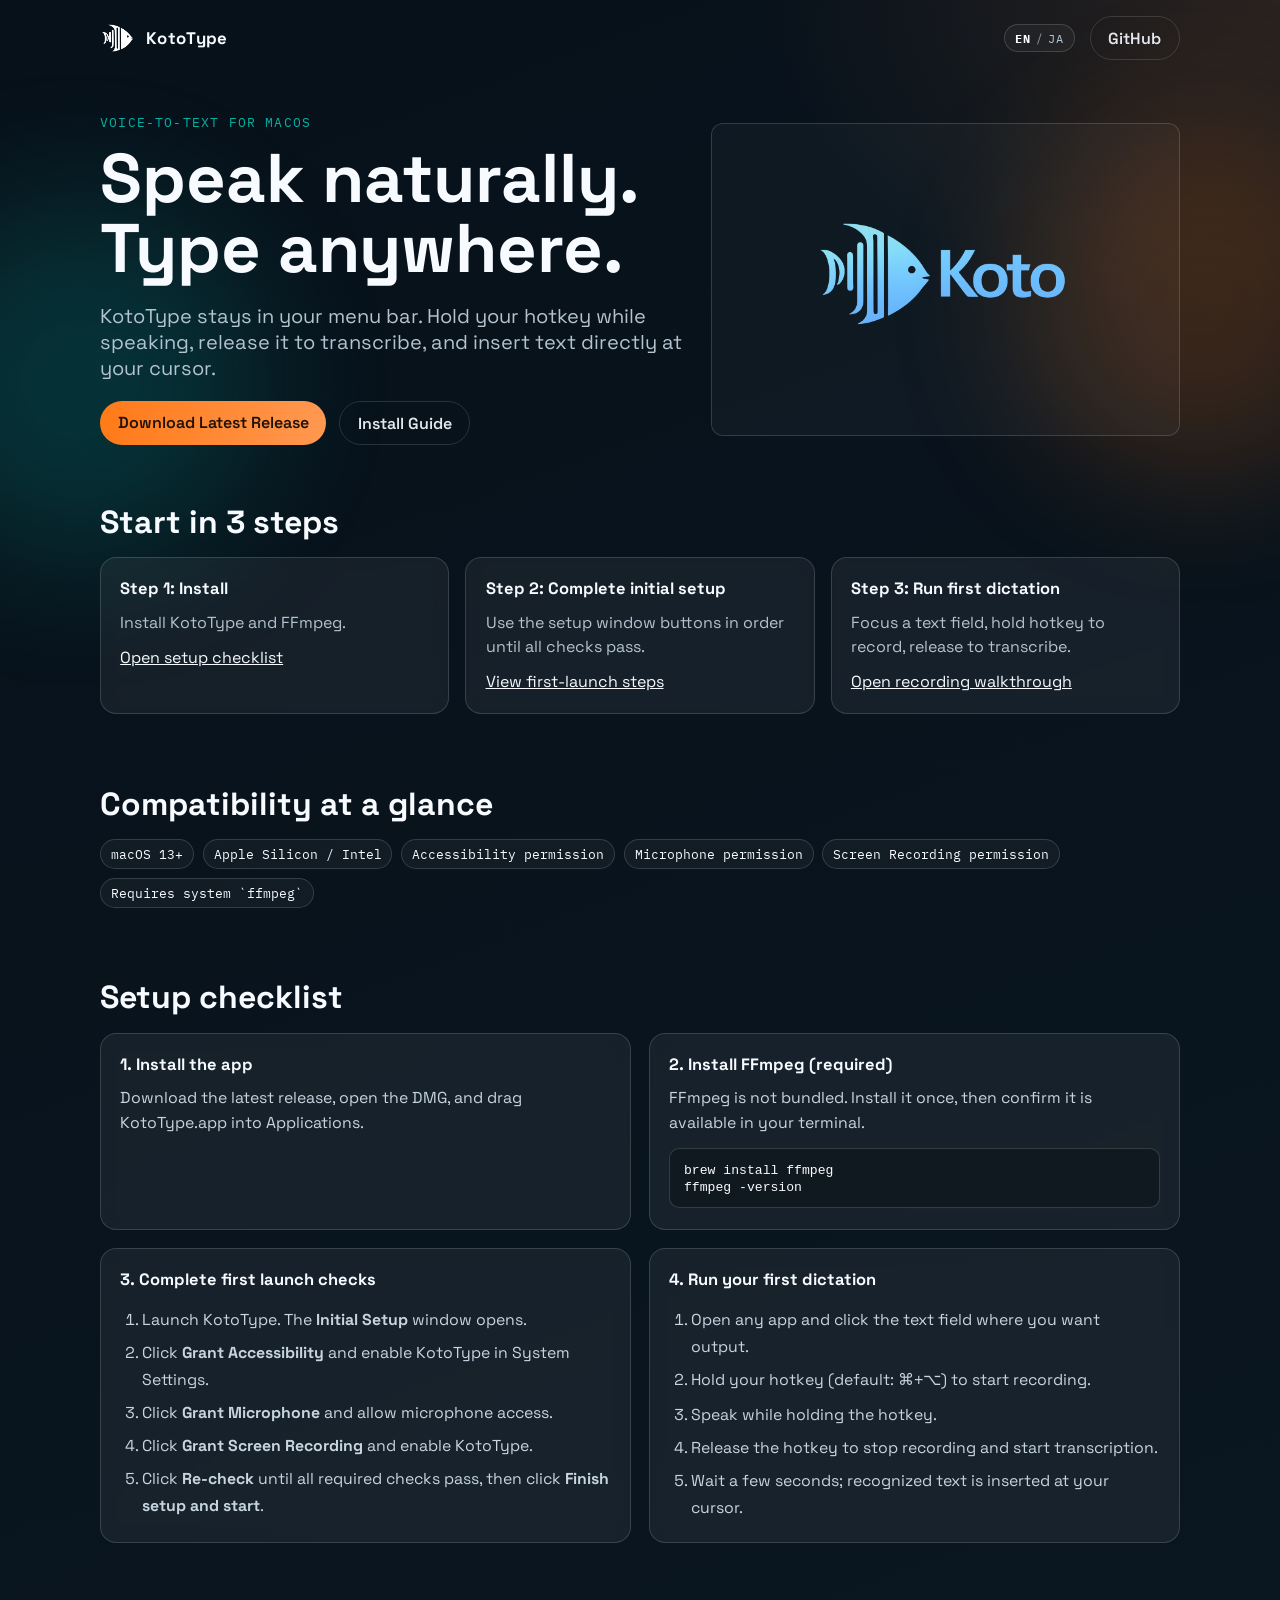
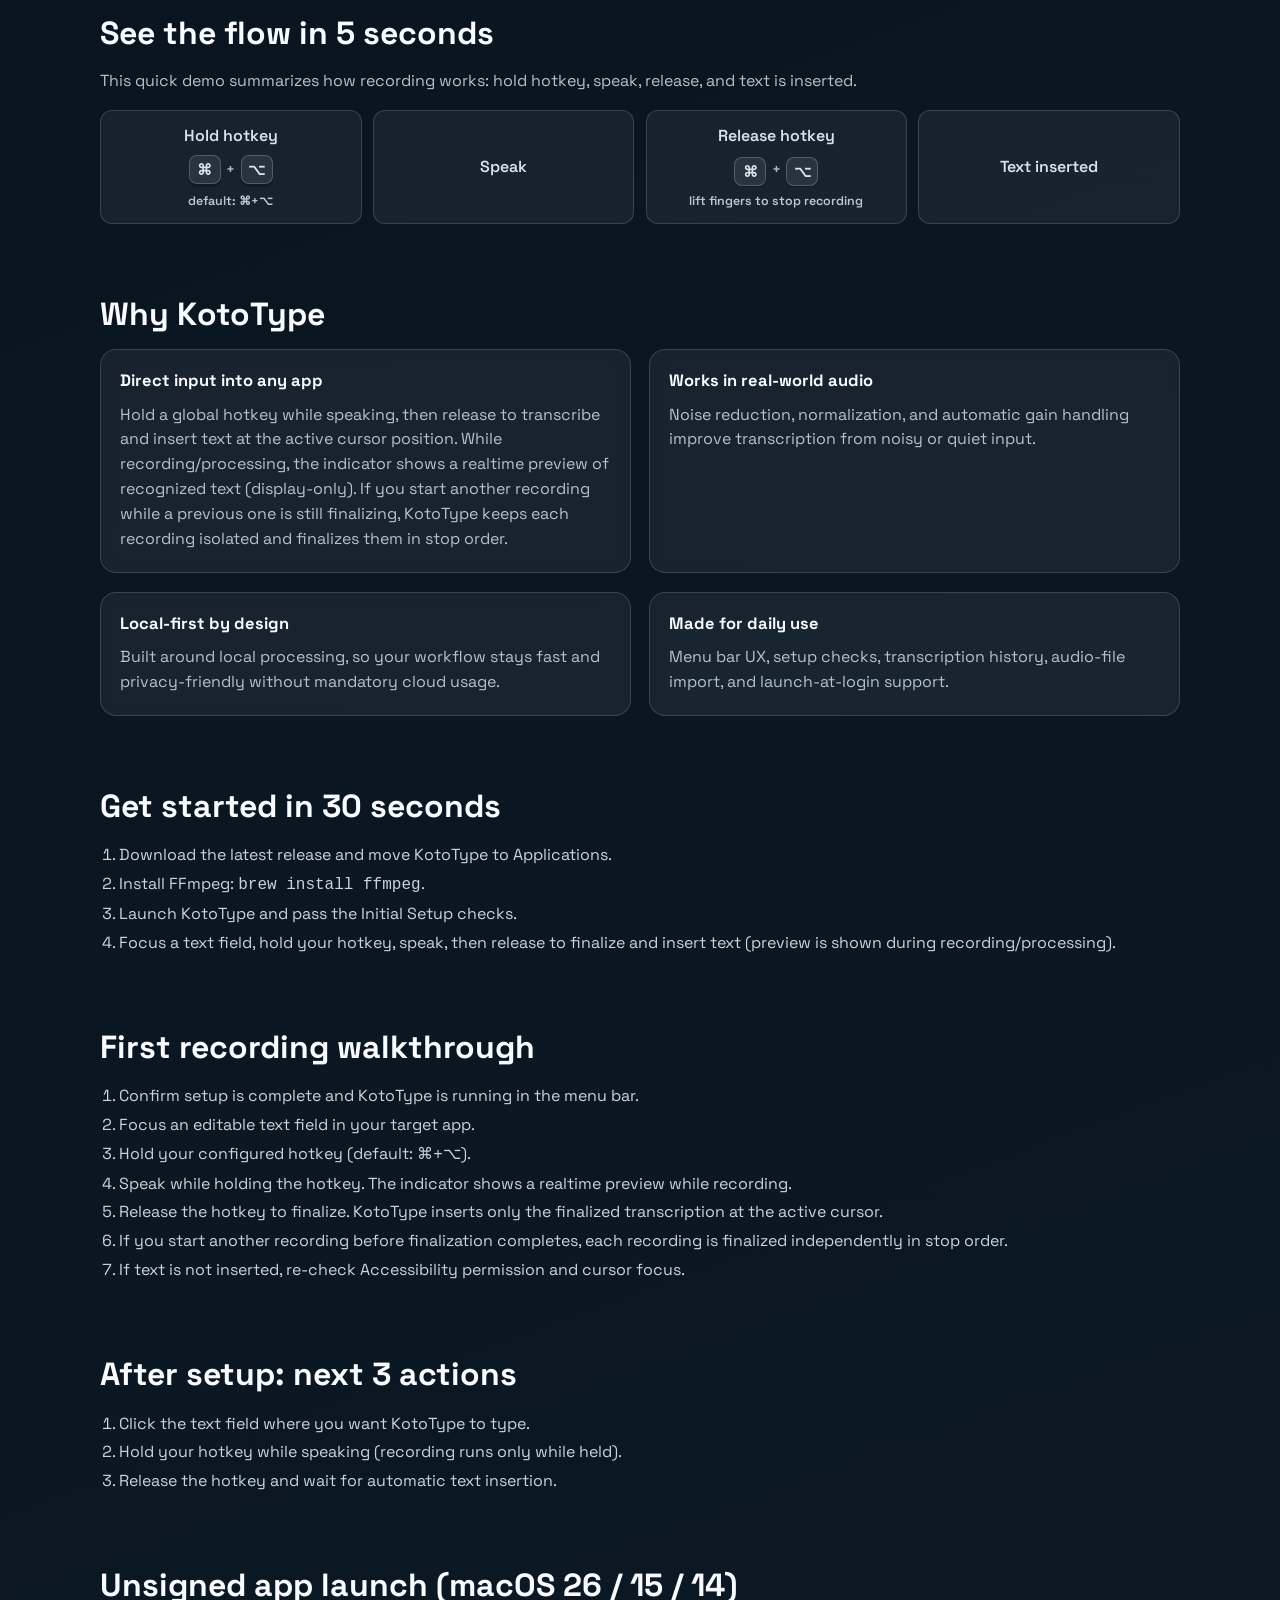
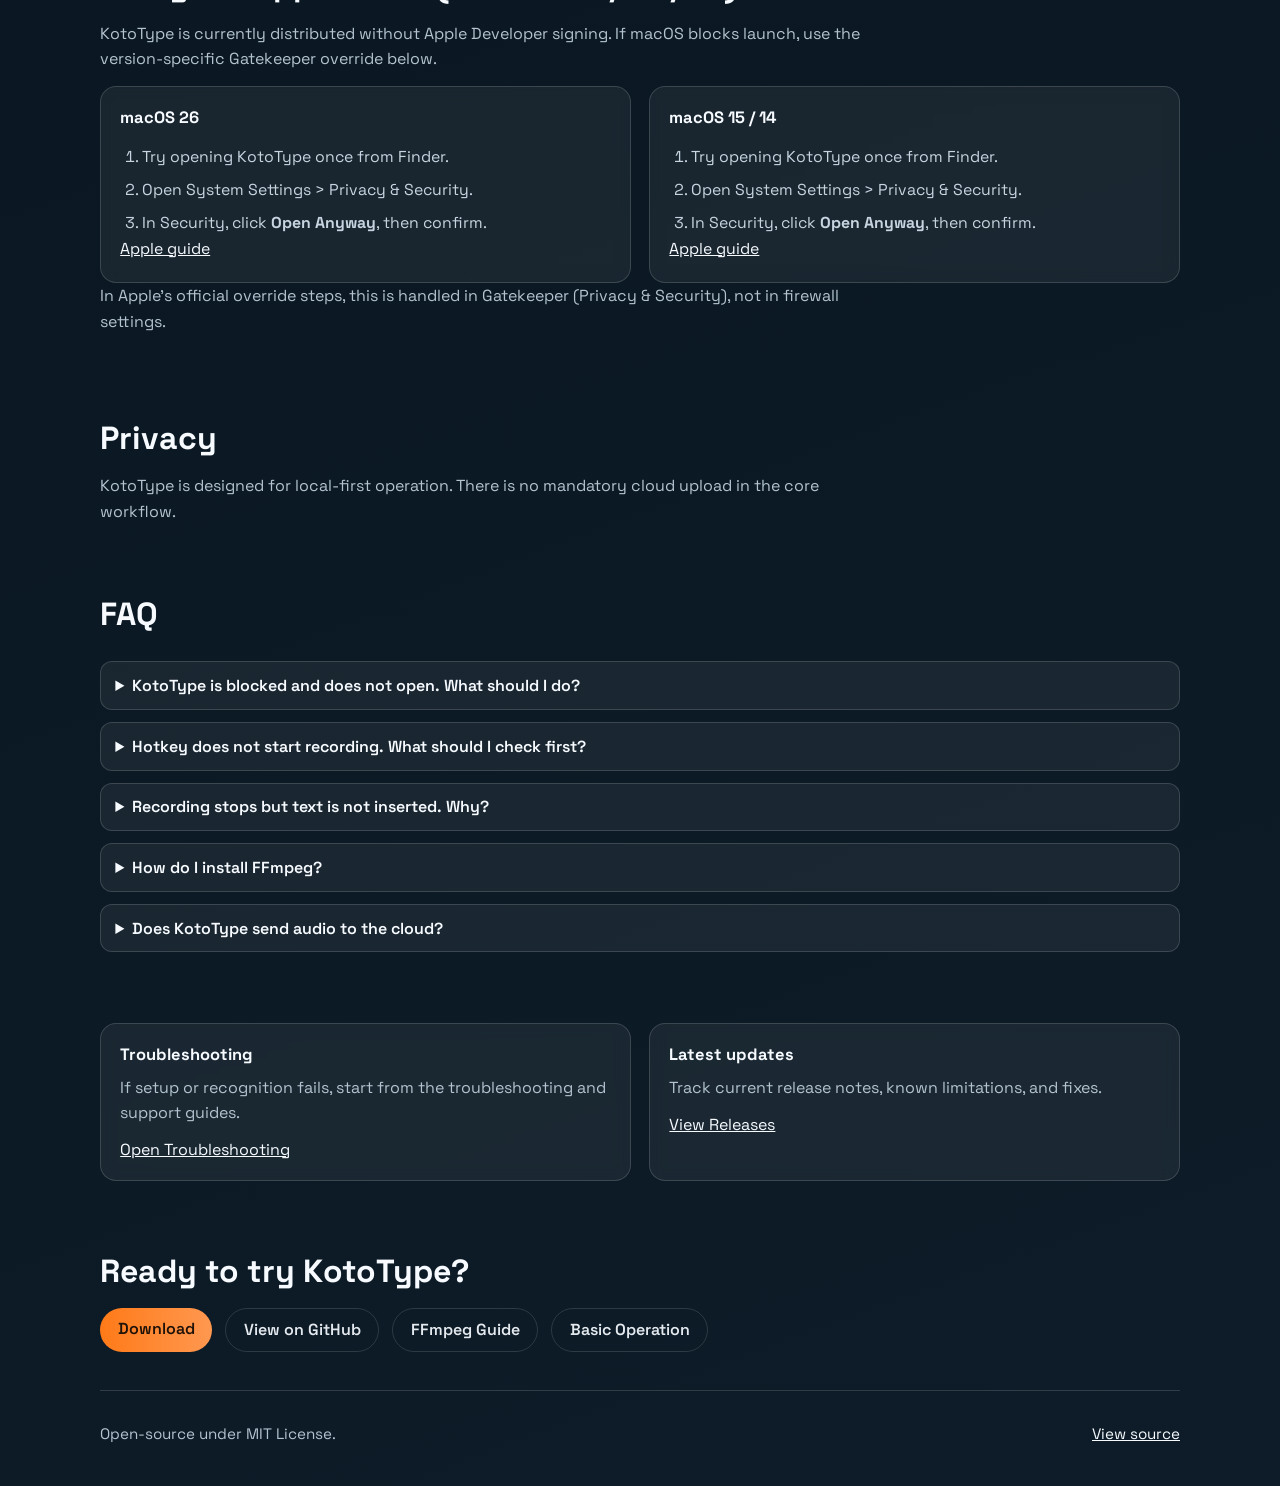
==== docs/en/index.html @ 9c20e9ce "docs: describe queued finalization for overlapping recordings" ====
<!doctype html>
<html lang="en">
  <head>
    <meta charset="UTF-8" />
    <meta name="viewport" content="width=device-width, initial-scale=1.0" />
    <title>KotoType | Voice-to-Text for macOS</title>
    <meta
      name="description"
      content="KotoType is a local-first voice-to-text app for macOS. Hold your hotkey to record, release to transcribe, and insert text at your cursor."
    />
    <meta name="robots" content="index,follow,max-image-preview:large" />
    <meta
      name="google-site-verification"
      content="pGpaqomDQhOY9S0FpVai7gdUDKDtDe-g0eMbrpNUkTs"
    />
    <meta name="theme-color" content="#0b1020" />
    <link rel="canonical" href="https://ymuichiro.github.io/koto-type/" />
    <link
      rel="alternate"
      hreflang="en"
      href="https://ymuichiro.github.io/koto-type/"
    />
    <link
      rel="alternate"
      hreflang="ja"
      href="https://ymuichiro.github.io/koto-type/ja/index.html"
    />
    <link
      rel="alternate"
      hreflang="x-default"
      href="https://ymuichiro.github.io/koto-type/"
    />
    <meta property="og:type" content="website" />
    <meta property="og:site_name" content="KotoType" />
    <meta property="og:locale" content="en_US" />
    <meta property="og:locale:alternate" content="ja_JP" />
    <meta property="og:title" content="KotoType | Voice-to-Text for macOS" />
    <meta
      property="og:description"
      content="Speak naturally and insert text directly at your cursor. KotoType is a local-first voice-to-text app for macOS."
    />
    <meta property="og:url" content="https://ymuichiro.github.io/koto-type/" />
    <meta
      property="og:image"
      content="https://ymuichiro.github.io/koto-type/assets/og-image-1200x630.png"
    />
    <meta property="og:image:width" content="1200" />
    <meta property="og:image:height" content="630" />
    <meta
      property="og:image:alt"
      content="KotoType: Speak naturally. Type anywhere on macOS."
    />
    <meta name="twitter:card" content="summary_large_image" />
    <meta name="twitter:title" content="KotoType | Voice-to-Text for macOS" />
    <meta
      name="twitter:description"
      content="Speak naturally and insert text directly at your cursor with a local-first macOS dictation workflow."
    />
    <meta
      name="twitter:image"
      content="https://ymuichiro.github.io/koto-type/assets/og-image-1200x630.png"
    />
    <meta
      name="twitter:image:alt"
      content="KotoType: Speak naturally. Type anywhere on macOS."
    />
    <link rel="preconnect" href="https://fonts.googleapis.com" />
    <link rel="preconnect" href="https://fonts.gstatic.com" crossorigin />
    <link
      href="https://fonts.googleapis.com/css2?family=Space+Grotesk:wght@400;500;700&family=IBM+Plex+Mono:wght@400;600&display=swap"
      rel="stylesheet"
    />
    <link rel="icon" type="image/png" href="../assets/icon.png" />
    <link rel="apple-touch-icon" href="../assets/icon.png" />
    <link rel="stylesheet" href="../styles.css" />
    <script type="application/ld+json">
      {
        "@context": "https://schema.org",
        "@type": "SoftwareApplication",
        "name": "KotoType",
        "applicationCategory": "ProductivityApplication",
        "operatingSystem": "macOS",
        "offers": {
          "@type": "Offer",
          "price": "0",
          "priceCurrency": "USD"
        },
        "url": "https://ymuichiro.github.io/koto-type/",
        "description": "KotoType is a local-first voice-to-text app for macOS that inserts transcribed text directly at your cursor.",
        "image": "https://ymuichiro.github.io/koto-type/assets/og-image-1200x630.png"
      }
    </script>
  </head>
  <body>
    <div class="bg-glow bg-glow-left" aria-hidden="true"></div>
    <div class="bg-glow bg-glow-right" aria-hidden="true"></div>
    <header class="site-header">
      <img class="logo" src="../assets/icon-light.png" alt="KotoType icon" />
      <span class="brand">KotoType</span>
      <nav class="lang-switch" aria-label="Language switcher">
        <a class="lang-link active" href="../en/index.html" lang="en" aria-current="page">EN</a>
        <span class="lang-divider" aria-hidden="true">/</span>
        <a class="lang-link" href="../ja/index.html" lang="ja">JA</a>
      </nav>
      <a class="btn btn-ghost header-github" href="https://github.com/ymuichiro/koto-type" target="_blank" rel="noreferrer">GitHub</a>
    </header>

    <main>
      <section class="hero reveal">
        <div class="hero-main">
          <p class="eyebrow">Voice-to-Text for macOS</p>
          <h1>Speak naturally. Type anywhere.</h1>
          <p class="lead">
            KotoType stays in your menu bar. Hold your hotkey while speaking, release it to transcribe, and insert text directly at your cursor.
          </p>
          <div class="hero-actions">
            <a class="btn btn-primary" href="https://github.com/ymuichiro/koto-type/releases/latest" target="_blank" rel="noreferrer">Download Latest Release</a>
            <a class="btn btn-ghost" href="https://github.com/ymuichiro/koto-type#installation" target="_blank" rel="noreferrer">Install Guide</a>
          </div>
        </div>
        <img class="hero-banner" src="../assets/banner.png" alt="KotoType banner" />
      </section>

      <section class="quickstart reveal">
        <h2>Start in 3 steps</h2>
        <div class="quickstart-grid">
          <article class="card">
            <h3>Step 1: Install</h3>
            <p>Install KotoType and FFmpeg.</p>
            <a href="#setup-checklist">Open setup checklist</a>
          </article>
          <article class="card">
            <h3>Step 2: Complete initial setup</h3>
            <p>Use the setup window buttons in order until all checks pass.</p>
            <a href="#setup-checklist">View first-launch steps</a>
          </article>
          <article class="card">
            <h3>Step 3: Run first dictation</h3>
            <p>Focus a text field, hold hotkey to record, release to transcribe.</p>
            <a href="#first-recording">Open recording walkthrough</a>
          </article>
        </div>
      </section>

      <section class="compat reveal">
        <h2>Compatibility at a glance</h2>
        <div class="chip-row">
          <span class="chip">macOS 13+</span>
          <span class="chip">Apple Silicon / Intel</span>
          <span class="chip">Accessibility permission</span>
          <span class="chip">Microphone permission</span>
          <span class="chip">Screen Recording permission</span>
          <span class="chip">Requires system `ffmpeg`</span>
        </div>
      </section>

      <section class="setup reveal" id="setup-checklist">
        <h2>Setup checklist</h2>
        <div class="grid">
          <article class="card">
            <h3>1. Install the app</h3>
            <p>Download the latest release, open the DMG, and drag KotoType.app into Applications.</p>
          </article>
          <article class="card">
            <h3>2. Install FFmpeg (required)</h3>
            <p>FFmpeg is not bundled. Install it once, then confirm it is available in your terminal.</p>
            <pre class="command"><code>brew install ffmpeg
ffmpeg -version</code></pre>
          </article>
          <article class="card">
            <h3>3. Complete first launch checks</h3>
            <ol>
              <li>Launch KotoType. The <strong>Initial Setup</strong> window opens.</li>
              <li>Click <strong>Grant Accessibility</strong> and enable KotoType in System Settings.</li>
              <li>Click <strong>Grant Microphone</strong> and allow microphone access.</li>
              <li>Click <strong>Grant Screen Recording</strong> and enable KotoType.</li>
              <li>Click <strong>Re-check</strong> until all required checks pass, then click <strong>Finish setup and start</strong>.</li>
            </ol>
          </article>
          <article class="card">
            <h3>4. Run your first dictation</h3>
            <ol>
              <li>Open any app and click the text field where you want output.</li>
              <li>Hold your hotkey (default: <code>⌘+⌥</code>) to start recording.</li>
              <li>Speak while holding the hotkey.</li>
              <li>Release the hotkey to stop recording and start transcription.</li>
              <li>Wait a few seconds; recognized text is inserted at your cursor.</li>
            </ol>
          </article>
        </div>
      </section>

      <section class="demo reveal">
        <h2>See the flow in 5 seconds</h2>
        <p class="section-copy">
          This quick demo summarizes how recording works: hold hotkey, speak, release, and text is inserted.
        </p>
        <div class="demo-strip" aria-label="Quick visual walkthrough">
          <div class="demo-step demo-step-hold">
            <span class="demo-step-label">Hold hotkey</span>
            <span class="hotkey-visual" aria-hidden="true">
              <span class="keycap">⌘</span>
              <span class="key-plus">+</span>
              <span class="keycap">⌥</span>
            </span>
            <span class="demo-step-sub">default: ⌘+⌥</span>
          </div>
          <div class="demo-step">Speak</div>
          <div class="demo-step demo-step-release">
            <span class="demo-step-label">Release hotkey</span>
            <span class="hotkey-visual" aria-hidden="true">
              <span class="keycap">⌘</span>
              <span class="key-plus">+</span>
              <span class="keycap">⌥</span>
            </span>
            <span class="demo-step-sub">lift fingers to stop recording</span>
          </div>
          <div class="demo-step">Text inserted</div>
        </div>
      </section>

      <section class="strengths">
        <h2 class="reveal">Why KotoType</h2>
        <div class="grid">
          <article class="card reveal">
            <h3>Direct input into any app</h3>
            <p>
              Hold a global hotkey while speaking, then release to transcribe and insert text at the active cursor position.
              While recording/processing, the indicator shows a realtime preview of recognized text (display-only).
              If you start another recording while a previous one is still finalizing, KotoType keeps each recording isolated and finalizes them in stop order.
            </p>
          </article>
          <article class="card reveal">
            <h3>Works in real-world audio</h3>
            <p>
              Noise reduction, normalization, and automatic gain handling improve transcription from noisy or quiet input.
            </p>
          </article>
          <article class="card reveal">
            <h3>Local-first by design</h3>
            <p>
              Built around local processing, so your workflow stays fast and privacy-friendly without mandatory cloud usage.
            </p>
          </article>
          <article class="card reveal">
            <h3>Made for daily use</h3>
            <p>
              Menu bar UX, setup checks, transcription history, audio-file import, and launch-at-login support.
            </p>
          </article>
        </div>
      </section>

      <section class="flow reveal">
        <h2>Get started in 30 seconds</h2>
        <ol>
          <li>Download the latest release and move KotoType to Applications.</li>
          <li>Install FFmpeg: <code>brew install ffmpeg</code>.</li>
          <li>Launch KotoType and pass the Initial Setup checks.</li>
          <li>Focus a text field, hold your hotkey, speak, then release to finalize and insert text (preview is shown during recording/processing).</li>
        </ol>
      </section>

      <section class="flow reveal" id="first-recording">
        <h2>First recording walkthrough</h2>
        <ol>
          <li>Confirm setup is complete and KotoType is running in the menu bar.</li>
          <li>Focus an editable text field in your target app.</li>
          <li>Hold your configured hotkey (default: <code>⌘+⌥</code>).</li>
          <li>Speak while holding the hotkey. The indicator shows a realtime preview while recording.</li>
          <li>Release the hotkey to finalize. KotoType inserts only the finalized transcription at the active cursor.</li>
          <li>If you start another recording before finalization completes, each recording is finalized independently in stop order.</li>
          <li>If text is not inserted, re-check Accessibility permission and cursor focus.</li>
        </ol>
      </section>

      <section class="flow reveal">
        <h2>After setup: next 3 actions</h2>
        <ol>
          <li>Click the text field where you want KotoType to type.</li>
          <li>Hold your hotkey while speaking (recording runs only while held).</li>
          <li>Release the hotkey and wait for automatic text insertion.</li>
        </ol>
      </section>

      <section class="setup reveal">
        <h2>Unsigned app launch (macOS 26 / 15 / 14)</h2>
        <p class="section-copy">
          KotoType is currently distributed without Apple Developer signing. If macOS blocks launch, use the version-specific Gatekeeper override below.
        </p>
        <div class="grid">
          <article class="card">
            <h3>macOS 26</h3>
            <ol>
              <li>Try opening KotoType once from Finder.</li>
              <li>Open System Settings &gt; Privacy &amp; Security.</li>
              <li>In Security, click <strong>Open Anyway</strong>, then confirm.</li>
            </ol>
            <p><a href="https://support.apple.com/guide/mac-help/open-a-mac-app-from-an-unknown-developer-mh40616/mac" target="_blank" rel="noreferrer">Apple guide</a></p>
          </article>
          <article class="card">
            <h3>macOS 15 / 14</h3>
            <ol>
              <li>Try opening KotoType once from Finder.</li>
              <li>Open System Settings &gt; Privacy &amp; Security.</li>
              <li>In Security, click <strong>Open Anyway</strong>, then confirm.</li>
            </ol>
            <p><a href="https://support.apple.com/guide/mac-help/open-a-mac-app-from-an-unknown-developer-mh40616/mac" target="_blank" rel="noreferrer">Apple guide</a></p>
          </article>
        </div>
        <p class="section-copy">In Apple’s official override steps, this is handled in Gatekeeper (Privacy &amp; Security), not in firewall settings.</p>
      </section>

      <section class="privacy reveal">
        <h2>Privacy</h2>
        <p class="section-copy">
          KotoType is designed for local-first operation. There is no mandatory cloud upload in the core workflow.
        </p>
      </section>

      <section class="faq reveal">
        <h2>FAQ</h2>
        <details>
          <summary>KotoType is blocked and does not open. What should I do?</summary>
          <p>Open System Settings &gt; Privacy &amp; Security and click <code>Open Anyway</code> for KotoType, then reopen the app.</p>
        </details>
        <details>
          <summary>Hotkey does not start recording. What should I check first?</summary>
          <p>Re-check Accessibility permission and confirm KotoType is enabled in System Settings &gt; Privacy &amp; Security &gt; Accessibility.</p>
        </details>
        <details>
          <summary>Recording stops but text is not inserted. Why?</summary>
          <p>Make sure the target app has an active editable cursor and re-check Accessibility permission from the setup window.</p>
        </details>
        <details>
          <summary>How do I install FFmpeg?</summary>
          <p>Run <code>brew install ffmpeg</code> in Terminal, then verify with <code>ffmpeg -version</code>.</p>
        </details>
        <details>
          <summary>Does KotoType send audio to the cloud?</summary>
          <p>Core usage is local-first and does not require mandatory cloud upload.</p>
        </details>
      </section>

      <section class="support-grid reveal">
        <article class="card">
          <h3>Troubleshooting</h3>
          <p>If setup or recognition fails, start from the troubleshooting and support guides.</p>
          <a href="https://github.com/ymuichiro/koto-type#troubleshooting" target="_blank" rel="noreferrer">Open Troubleshooting</a>
        </article>
        <article class="card">
          <h3>Latest updates</h3>
          <p>Track current release notes, known limitations, and fixes.</p>
          <a href="https://github.com/ymuichiro/koto-type/releases" target="_blank" rel="noreferrer">View Releases</a>
        </article>
      </section>

      <section class="cta-block reveal">
        <h2>Ready to try KotoType?</h2>
        <div class="hero-actions">
          <a class="btn btn-primary" href="https://github.com/ymuichiro/koto-type/releases/latest" target="_blank" rel="noreferrer">Download</a>
          <a class="btn btn-ghost btn-inline" href="https://github.com/ymuichiro/koto-type" target="_blank" rel="noreferrer">View on GitHub</a>
          <a class="btn btn-ghost btn-inline" href="https://github.com/ymuichiro/koto-type#install-ffmpeg-required" target="_blank" rel="noreferrer">FFmpeg Guide</a>
          <a class="btn btn-ghost btn-inline" href="https://github.com/ymuichiro/koto-type#basic-operation" target="_blank" rel="noreferrer">Basic Operation</a>
        </div>
      </section>
    </main>

    <footer class="site-footer reveal">
      <p>Open-source under MIT License.</p>
      <a href="https://github.com/ymuichiro/koto-type" target="_blank" rel="noreferrer">View source</a>
    </footer>

    <script src="../script.js"></script>
  </body>
</html>
---- docs/styles.css ----
:root {
  --bg: #07111a;
  --bg-soft: #0d1c28;
  --text: #f7fbff;
  --muted: #b3c3cf;
  --brand: #ff7a18;
  --brand-2: #00b3a4;
  --card: rgba(255, 255, 255, 0.06);
  --card-border: rgba(255, 255, 255, 0.15);
}

* {
  box-sizing: border-box;
}

html,
body {
  margin: 0;
  padding: 0;
}

body {
  font-family: "Space Grotesk", "Avenir Next", "Segoe UI", sans-serif;
  color: var(--text);
  background:
    radial-gradient(900px 600px at 15% -15%, #153447 0%, rgba(21, 52, 71, 0) 60%),
    radial-gradient(800px 500px at 100% 0%, #2b2320 0%, rgba(43, 35, 32, 0) 65%),
    linear-gradient(160deg, var(--bg) 0%, var(--bg-soft) 100%);
  min-height: 100vh;
}

.bg-glow {
  position: fixed;
  width: 360px;
  height: 360px;
  border-radius: 50%;
  filter: blur(70px);
  opacity: 0.2;
  pointer-events: none;
  z-index: -1;
}

.bg-glow-left {
  background: var(--brand-2);
  left: -100px;
  top: 200px;
}

.bg-glow-right {
  background: var(--brand);
  right: -100px;
  top: 120px;
}

.site-header,
main,
.site-footer {
  width: min(1080px, calc(100% - 2.8rem));
  margin: 0 auto;
}

.site-header {
  display: flex;
  align-items: center;
  gap: 0.75rem;
  padding: 1rem 0;
}

.logo {
  width: 34px;
  height: 34px;
}

.brand {
  font-size: 1.05rem;
  font-weight: 700;
  letter-spacing: 0.02em;
}

.btn {
  display: inline-block;
  text-decoration: none;
  font-weight: 600;
  border-radius: 999px;
  padding: 0.66rem 1.1rem;
  transition: transform 160ms ease, opacity 160ms ease, border-color 160ms ease;
}

.btn:hover {
  transform: translateY(-1px);
}

.btn-primary {
  background: linear-gradient(90deg, var(--brand) 0%, #ff9850 100%);
  color: #1f1208;
}

.btn-ghost {
  border: 1px solid var(--card-border);
  color: var(--text);
  opacity: 0.92;
}

.lang-switch {
  margin-left: auto;
  display: inline-flex;
  align-items: center;
  gap: 0.4rem;
  padding: 0.3rem 0.62rem;
  border-radius: 999px;
  border: 1px solid var(--card-border);
  background: rgba(255, 255, 255, 0.04);
}

.lang-link {
  text-decoration: none;
  font-family: "IBM Plex Mono", "SF Mono", Menlo, monospace;
  text-transform: uppercase;
  letter-spacing: 0.06em;
  color: var(--muted);
  font-size: 0.78rem;
  line-height: 1;
}

.lang-link:hover {
  color: var(--text);
}

.lang-link.active {
  color: var(--text);
  font-weight: 700;
}

.lang-divider {
  color: #7f95a4;
  font-size: 0.76rem;
}

.site-header .header-github {
  margin-left: 0.2rem;
}

.hero {
  display: grid;
  grid-template-columns: minmax(0, 1.2fr) minmax(280px, 0.95fr);
  grid-template-areas: "main banner";
  gap: 1.15rem 1.2rem;
  align-items: center;
  padding: 2.4rem 0 1.4rem;
}

.hero-main {
  grid-area: main;
}

.eyebrow {
  font-family: "IBM Plex Mono", "SF Mono", Menlo, monospace;
  text-transform: uppercase;
  letter-spacing: 0.09em;
  color: var(--brand-2);
  font-size: 0.82rem;
  margin: 0;
}

h1 {
  margin: 0.7rem 0;
  line-height: 1.02;
  font-size: clamp(2rem, 6.3vw, 4.3rem);
}

.lead {
  color: var(--muted);
  max-width: 720px;
  font-size: clamp(1rem, 2.2vw, 1.25rem);
}

.hero-actions {
  display: flex;
  flex-wrap: wrap;
  gap: 0.8rem;
  margin-top: 1.1rem;
}

.hero-banner {
  grid-area: banner;
  width: 100%;
  max-width: 520px;
  justify-self: end;
  margin-top: 0;
  border-radius: 12px;
  border: 1px solid var(--card-border);
  background: rgba(255, 255, 255, 0.03);
}

section {
  padding: 2.2rem 0;
}

h2 {
  font-size: clamp(1.4rem, 3.2vw, 2rem);
  line-height: 1.2;
  margin: 0 0 1rem;
}

.section-copy {
  margin: 0;
  color: var(--muted);
  line-height: 1.6;
  max-width: 760px;
}

.grid {
  display: grid;
  grid-template-columns: repeat(2, minmax(0, 1fr));
  gap: 1.15rem;
}

.quickstart-grid {
  display: grid;
  grid-template-columns: repeat(3, minmax(0, 1fr));
  gap: 1rem;
}

.quickstart .card a {
  display: inline-block;
  margin-top: 0.7rem;
  color: var(--text);
}

.card {
  background: var(--card);
  border: 1px solid var(--card-border);
  border-radius: 16px;
  padding: 1.25rem 1.2rem 1.3rem;
  backdrop-filter: blur(7px);
}

.card h3 {
  margin: 0 0 0.72rem;
  font-size: 1.03rem;
}

.card p {
  margin: 0;
  color: var(--muted);
  line-height: 1.55;
}

.card ol {
  margin: 0.7rem 0 0;
  padding-left: 1.2rem;
  color: var(--muted);
  line-height: 1.6;
}

.setup .card p,
.setup .card ol {
  color: #c7d5e0;
  font-size: 0.99rem;
}

.setup .card li + li {
  margin-top: 0.36rem;
}

.setup .card ol {
  margin-top: 0.95rem;
  padding-left: 1.35rem;
  line-height: 1.72;
}

.setup .section-copy {
  margin-bottom: 0.9rem;
}

.card a {
  color: var(--text);
}

.command {
  margin: 0.8rem 0 0;
  padding: 0.75rem 0.85rem;
  border-radius: 10px;
  border: 1px solid var(--card-border);
  background: rgba(0, 0, 0, 0.25);
  color: var(--text);
  font-family: "IBM Plex Mono", "SF Mono", Menlo, monospace;
  font-size: 0.82rem;
  overflow-x: auto;
}

.flow ol {
  margin: 0;
  padding-left: 1.2rem;
  color: #c7d5e0;
  font-size: 1rem;
  line-height: 1.8;
}

.demo-strip {
  margin-top: 1rem;
  display: grid;
  grid-template-columns: repeat(4, minmax(0, 1fr));
  gap: 0.7rem;
}

.demo-step {
  border: 1px solid var(--card-border);
  border-radius: 12px;
  background: var(--card);
  padding: 0.9rem 0.8rem;
  text-align: center;
  font-weight: 600;
  display: flex;
  flex-direction: column;
  align-items: center;
  justify-content: center;
  gap: 0.45rem;
  color: #d6e2ec;
  animation: demoPulse 6s ease-in-out infinite;
}

.demo-step-label {
  font-weight: 600;
}

.demo-step-sub {
  font-size: 0.78rem;
  color: #b8c8d4;
}

.hotkey-visual {
  position: relative;
  display: inline-flex;
  align-items: center;
  gap: 0.35rem;
  padding: 0.12rem 0;
}

.keycap {
  min-width: 2rem;
  height: 1.8rem;
  display: grid;
  place-items: center;
  border-radius: 8px;
  border: 1px solid rgba(255, 255, 255, 0.2);
  background: rgba(255, 255, 255, 0.08);
  box-shadow: 0 3px 0 rgba(0, 0, 0, 0.28);
  font-family: "IBM Plex Mono", "SF Mono", Menlo, monospace;
  font-size: 0.92rem;
}

.key-plus {
  color: #a9bcc8;
  font-size: 0.9rem;
}

.demo-step-hold .keycap {
  animation: holdKeysPress 6s ease-in-out infinite;
}

.demo-step-release .keycap {
  transform: translateY(2px);
  box-shadow: 0 1px 0 rgba(0, 0, 0, 0.25);
  animation: releaseKeysUp 6s ease-in-out infinite;
  animation-delay: 3s;
}

.demo-step-release .hotkey-visual::after {
  content: "";
  position: absolute;
  inset: -0.3rem;
  border-radius: 10px;
  border: 1px solid rgba(255, 122, 24, 0.55);
  opacity: 0;
  animation: releaseRing 6s ease-out infinite;
  animation-delay: 3s;
}

.demo-step:nth-child(1) {
  animation-delay: 0s;
}

.demo-step:nth-child(2) {
  animation-delay: 1.5s;
}

.demo-step:nth-child(3) {
  animation-delay: 3s;
}

.demo-step:nth-child(4) {
  animation-delay: 4.5s;
}

@keyframes demoPulse {
  0%,
  75%,
  100% {
    transform: translateY(0);
    border-color: var(--card-border);
    box-shadow: none;
  }
  18% {
    transform: translateY(-2px);
    border-color: rgba(255, 122, 24, 0.7);
    box-shadow: 0 0 0 2px rgba(255, 122, 24, 0.17);
  }
}

@keyframes holdKeysPress {
  0%,
  75%,
  100% {
    transform: translateY(0);
    box-shadow: 0 3px 0 rgba(0, 0, 0, 0.28);
    background: rgba(255, 255, 255, 0.08);
  }
  18%,
  30% {
    transform: translateY(2px);
    box-shadow: 0 1px 0 rgba(0, 0, 0, 0.2);
    background: rgba(0, 179, 164, 0.15);
  }
}

@keyframes releaseKeysUp {
  0%,
  12%,
  100% {
    transform: translateY(2px);
    box-shadow: 0 1px 0 rgba(0, 0, 0, 0.25);
    background: rgba(255, 255, 255, 0.08);
  }
  20% {
    transform: translateY(-4px);
    box-shadow: 0 5px 0 rgba(0, 0, 0, 0.3);
    background: rgba(255, 122, 24, 0.18);
  }
  28% {
    transform: translateY(0);
    box-shadow: 0 3px 0 rgba(0, 0, 0, 0.24);
  }
}

@keyframes releaseRing {
  0%,
  14%,
  100% {
    opacity: 0;
    transform: scale(0.9);
  }
  22% {
    opacity: 0.7;
  }
  36% {
    opacity: 0;
    transform: scale(1.18);
  }
}

.chip-row {
  display: flex;
  flex-wrap: wrap;
  gap: 0.55rem;
}

.chip {
  font-family: "IBM Plex Mono", "SF Mono", Menlo, monospace;
  font-size: 0.8rem;
  padding: 0.35rem 0.62rem;
  border-radius: 999px;
  border: 1px solid var(--card-border);
  background: rgba(255, 255, 255, 0.04);
}

.btn-inline {
  margin-left: 0;
}

.faq {
  display: grid;
  gap: 0.75rem;
}

.faq details {
  background: var(--card);
  border: 1px solid var(--card-border);
  border-radius: 12px;
  padding: 0.8rem 0.9rem;
}

.faq summary {
  cursor: pointer;
  font-weight: 600;
}

.faq p {
  color: var(--muted);
  margin: 0.6rem 0 0;
}

.support-grid {
  display: grid;
  grid-template-columns: repeat(2, minmax(0, 1fr));
  gap: 1.15rem;
}

.support-grid .card a {
  display: inline-block;
  margin-top: 0.8rem;
  color: var(--text);
}

.cta-block {
  padding-bottom: 2.4rem;
}

.site-footer {
  display: flex;
  justify-content: space-between;
  align-items: center;
  border-top: 1px solid var(--card-border);
  color: var(--muted);
  padding: 1.1rem 0 2rem;
  font-size: 0.95rem;
}

.site-footer a {
  color: var(--text);
}

.reveal {
  opacity: 0;
  transform: translateY(14px);
  transition: opacity 400ms ease, transform 400ms ease;
}

.reveal.visible {
  opacity: 1;
  transform: translateY(0);
}

@media (max-width: 820px) {
  .hero {
    grid-template-columns: 1fr;
    grid-template-areas:
      "main"
      "banner";
    gap: 0.95rem;
  }

  .hero-main {
    text-align: center;
  }

  .lead {
    margin-inline: auto;
  }

  .hero-actions {
    justify-content: center;
  }

  .hero-banner {
    justify-self: center;
    max-width: 680px;
    margin-top: 0.35rem;
  }
}

@media (max-width: 760px) {
  .site-header {
    flex-wrap: wrap;
    row-gap: 0.55rem;
  }

  .site-header .header-github {
    margin-left: 0;
  }

  .grid {
    grid-template-columns: 1fr;
    gap: 1rem;
  }

  .quickstart-grid {
    grid-template-columns: 1fr;
  }

  .demo-strip {
    grid-template-columns: 1fr 1fr;
  }

  .support-grid {
    grid-template-columns: 1fr;
  }

  .site-footer {
    flex-direction: column;
    align-items: flex-start;
    gap: 0.4rem;
  }

  .hero-actions {
    gap: 0.62rem;
  }

  h2 {
    font-size: 1.62rem;
  }

  .setup .card p,
  .setup .card ol,
  .flow ol {
    font-size: 0.98rem;
  }

  .card {
    padding: 1.1rem 1rem 1.15rem;
  }
}
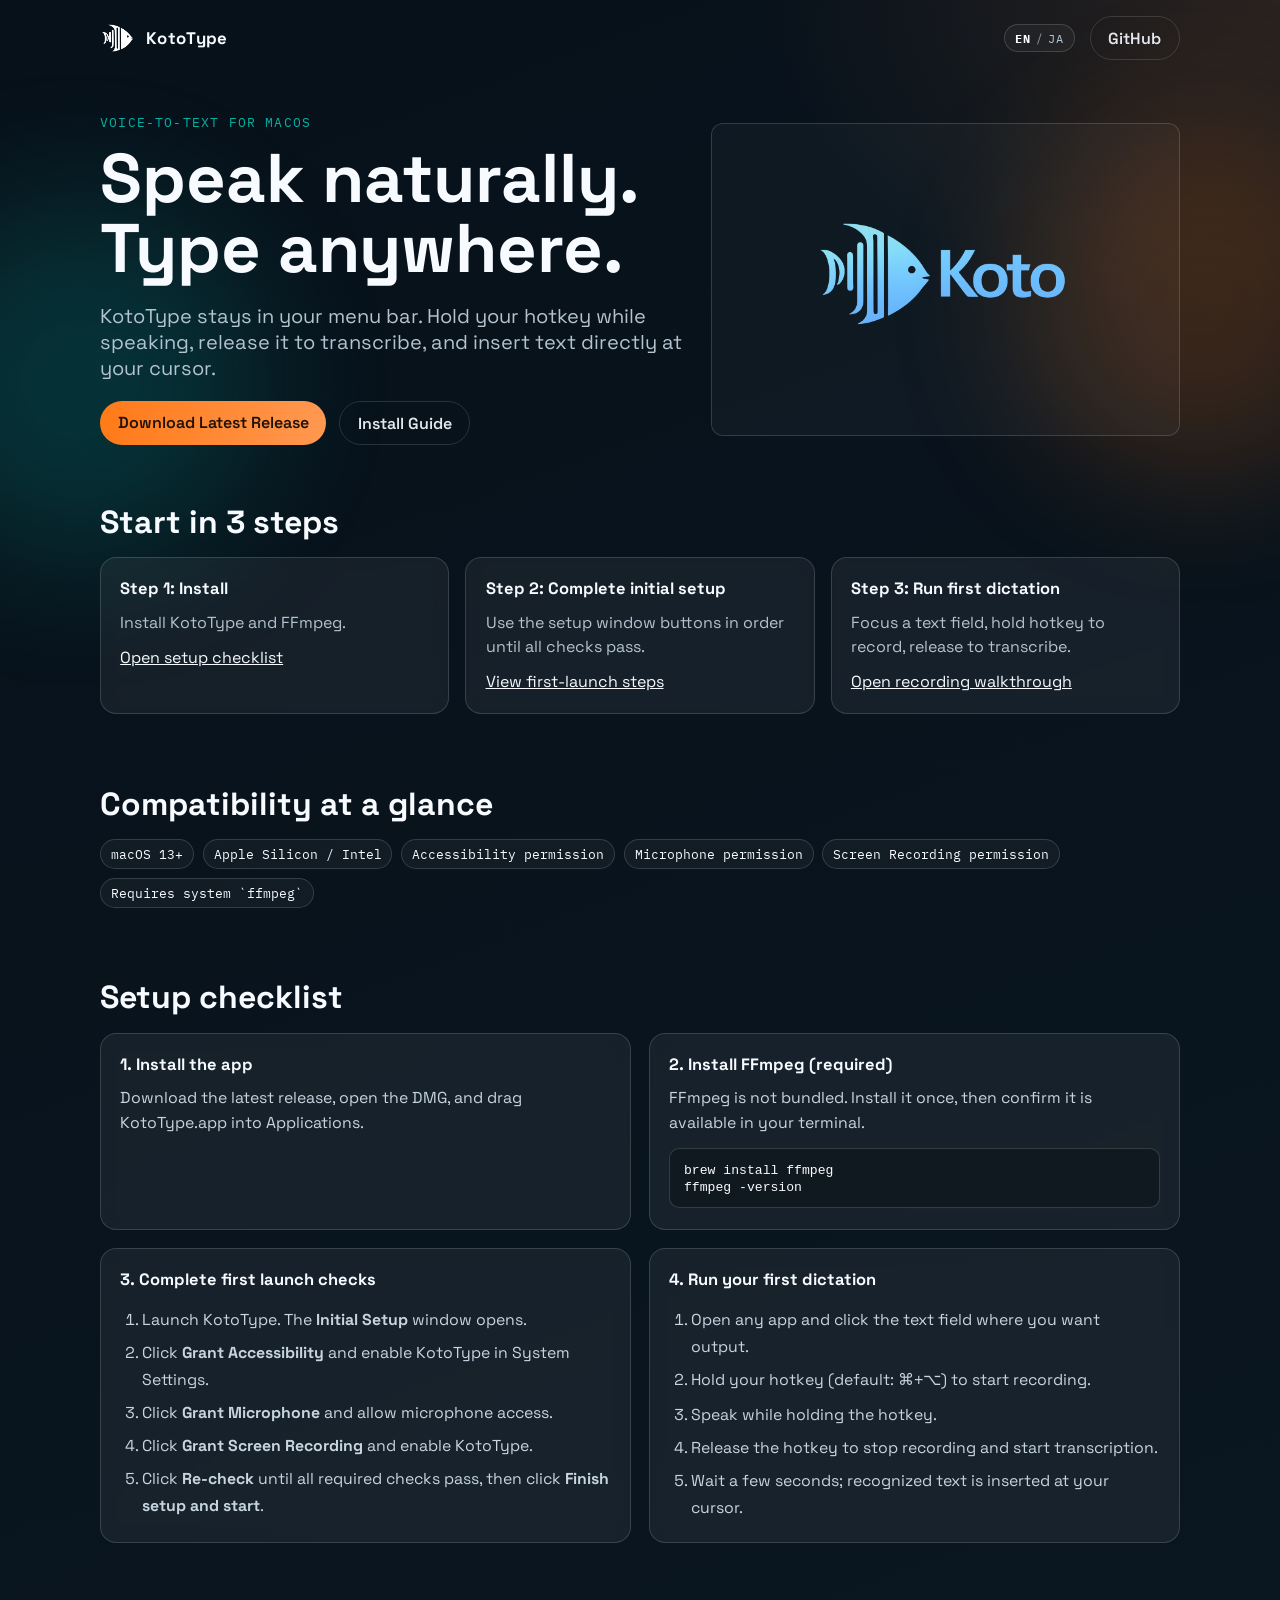
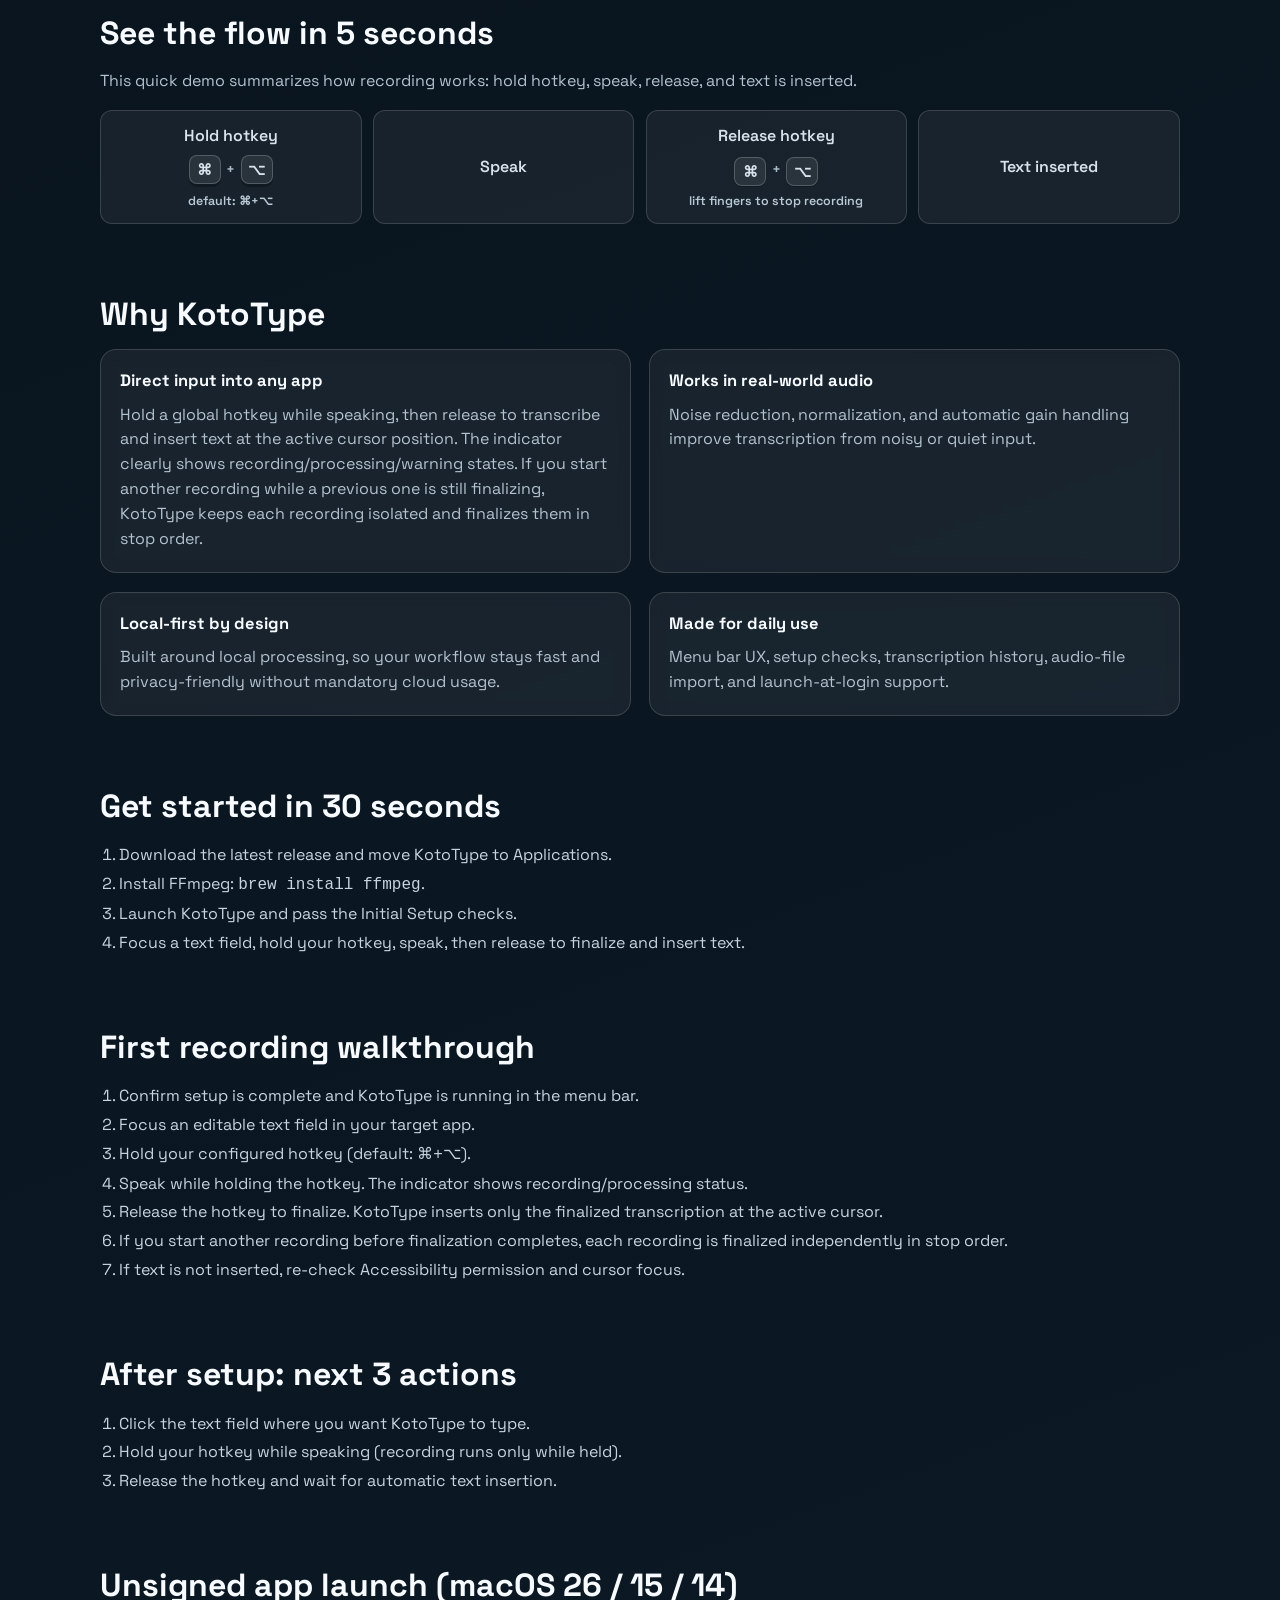
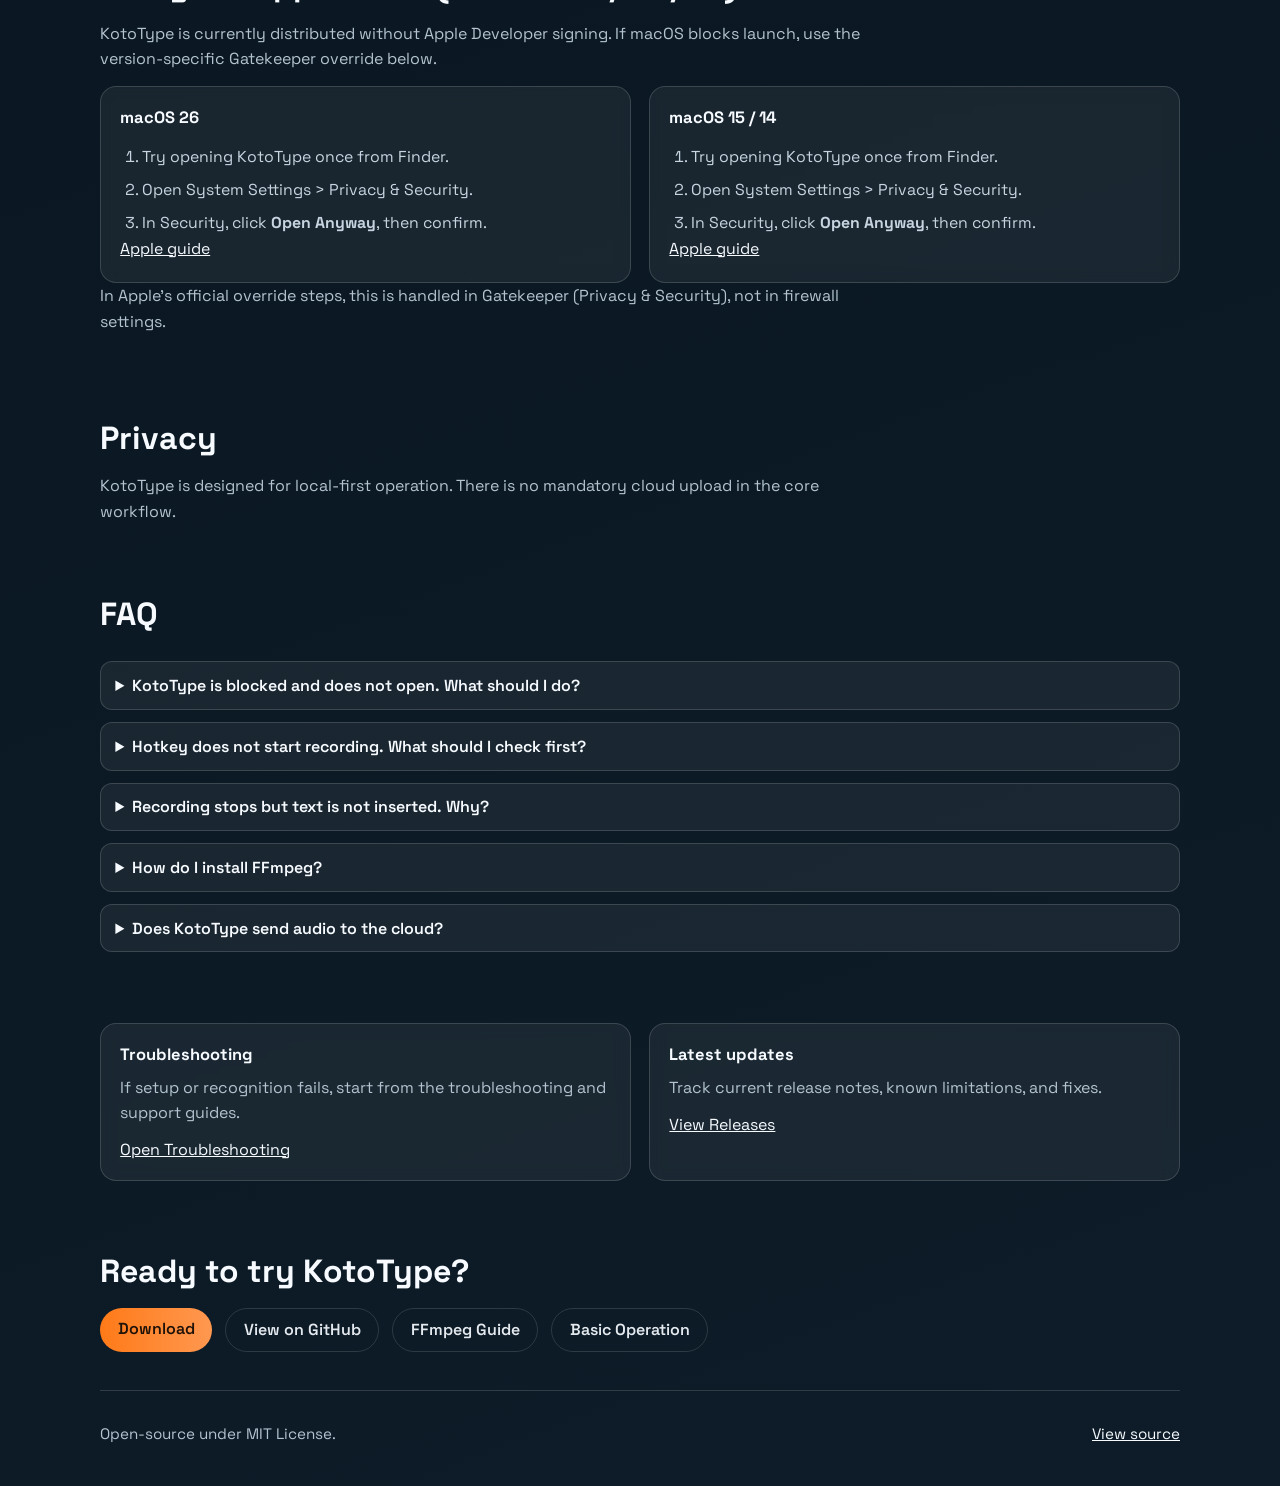
==== commit ce2d158a: "docs: remove realtime preview references" ====
--- a/docs/en/index.html
+++ b/docs/en/index.html
@@ -226,7 +226,7 @@
             <h3>Direct input into any app</h3>
             <p>
               Hold a global hotkey while speaking, then release to transcribe and insert text at the active cursor position.
-              While recording/processing, the indicator shows a realtime preview of recognized text (display-only).
+              The indicator clearly shows recording/processing/warning states.
               If you start another recording while a previous one is still finalizing, KotoType keeps each recording isolated and finalizes them in stop order.
             </p>
           </article>
@@ -257,7 +257,7 @@
           <li>Download the latest release and move KotoType to Applications.</li>
           <li>Install FFmpeg: <code>brew install ffmpeg</code>.</li>
           <li>Launch KotoType and pass the Initial Setup checks.</li>
-          <li>Focus a text field, hold your hotkey, speak, then release to finalize and insert text (preview is shown during recording/processing).</li>
+          <li>Focus a text field, hold your hotkey, speak, then release to finalize and insert text.</li>
         </ol>
       </section>
 
@@ -267,7 +267,7 @@
           <li>Confirm setup is complete and KotoType is running in the menu bar.</li>
           <li>Focus an editable text field in your target app.</li>
           <li>Hold your configured hotkey (default: <code>⌘+⌥</code>).</li>
-          <li>Speak while holding the hotkey. The indicator shows a realtime preview while recording.</li>
+          <li>Speak while holding the hotkey. The indicator shows recording/processing status.</li>
           <li>Release the hotkey to finalize. KotoType inserts only the finalized transcription at the active cursor.</li>
           <li>If you start another recording before finalization completes, each recording is finalized independently in stop order.</li>
           <li>If text is not inserted, re-check Accessibility permission and cursor focus.</li>
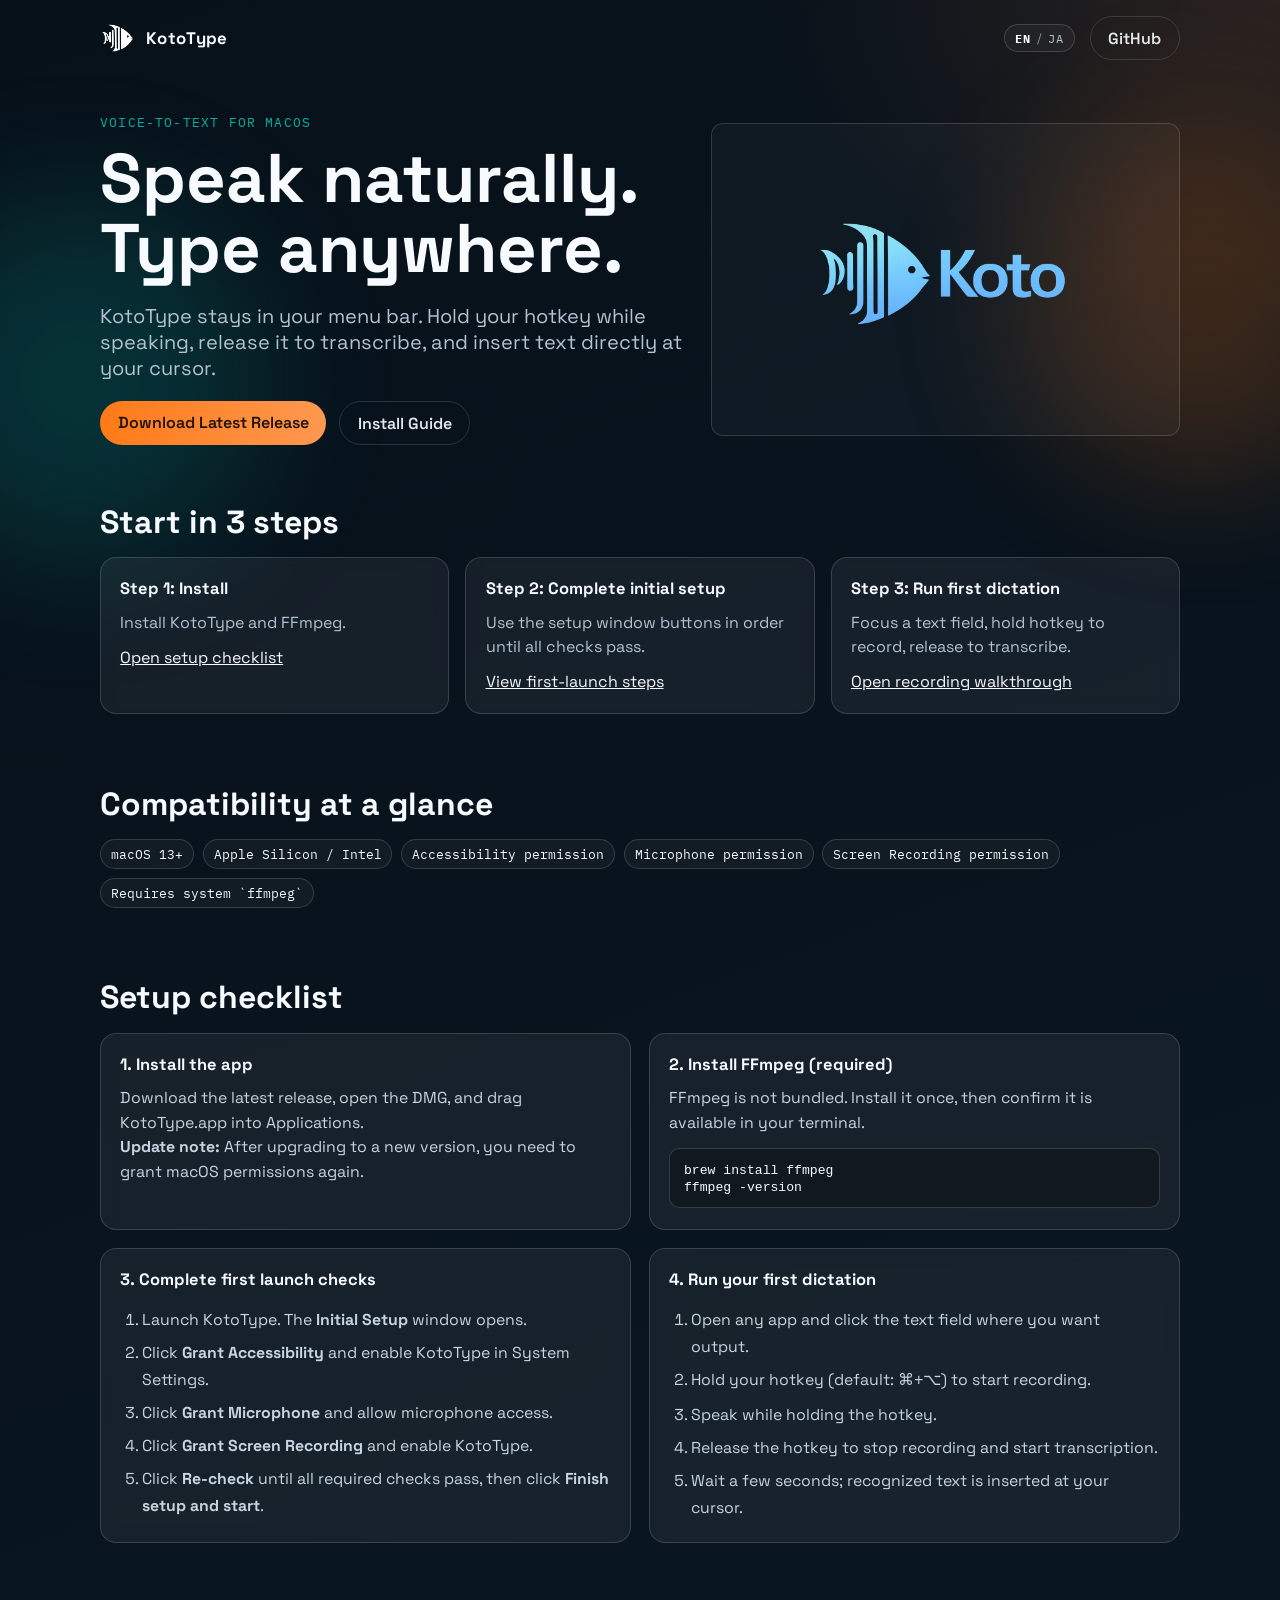
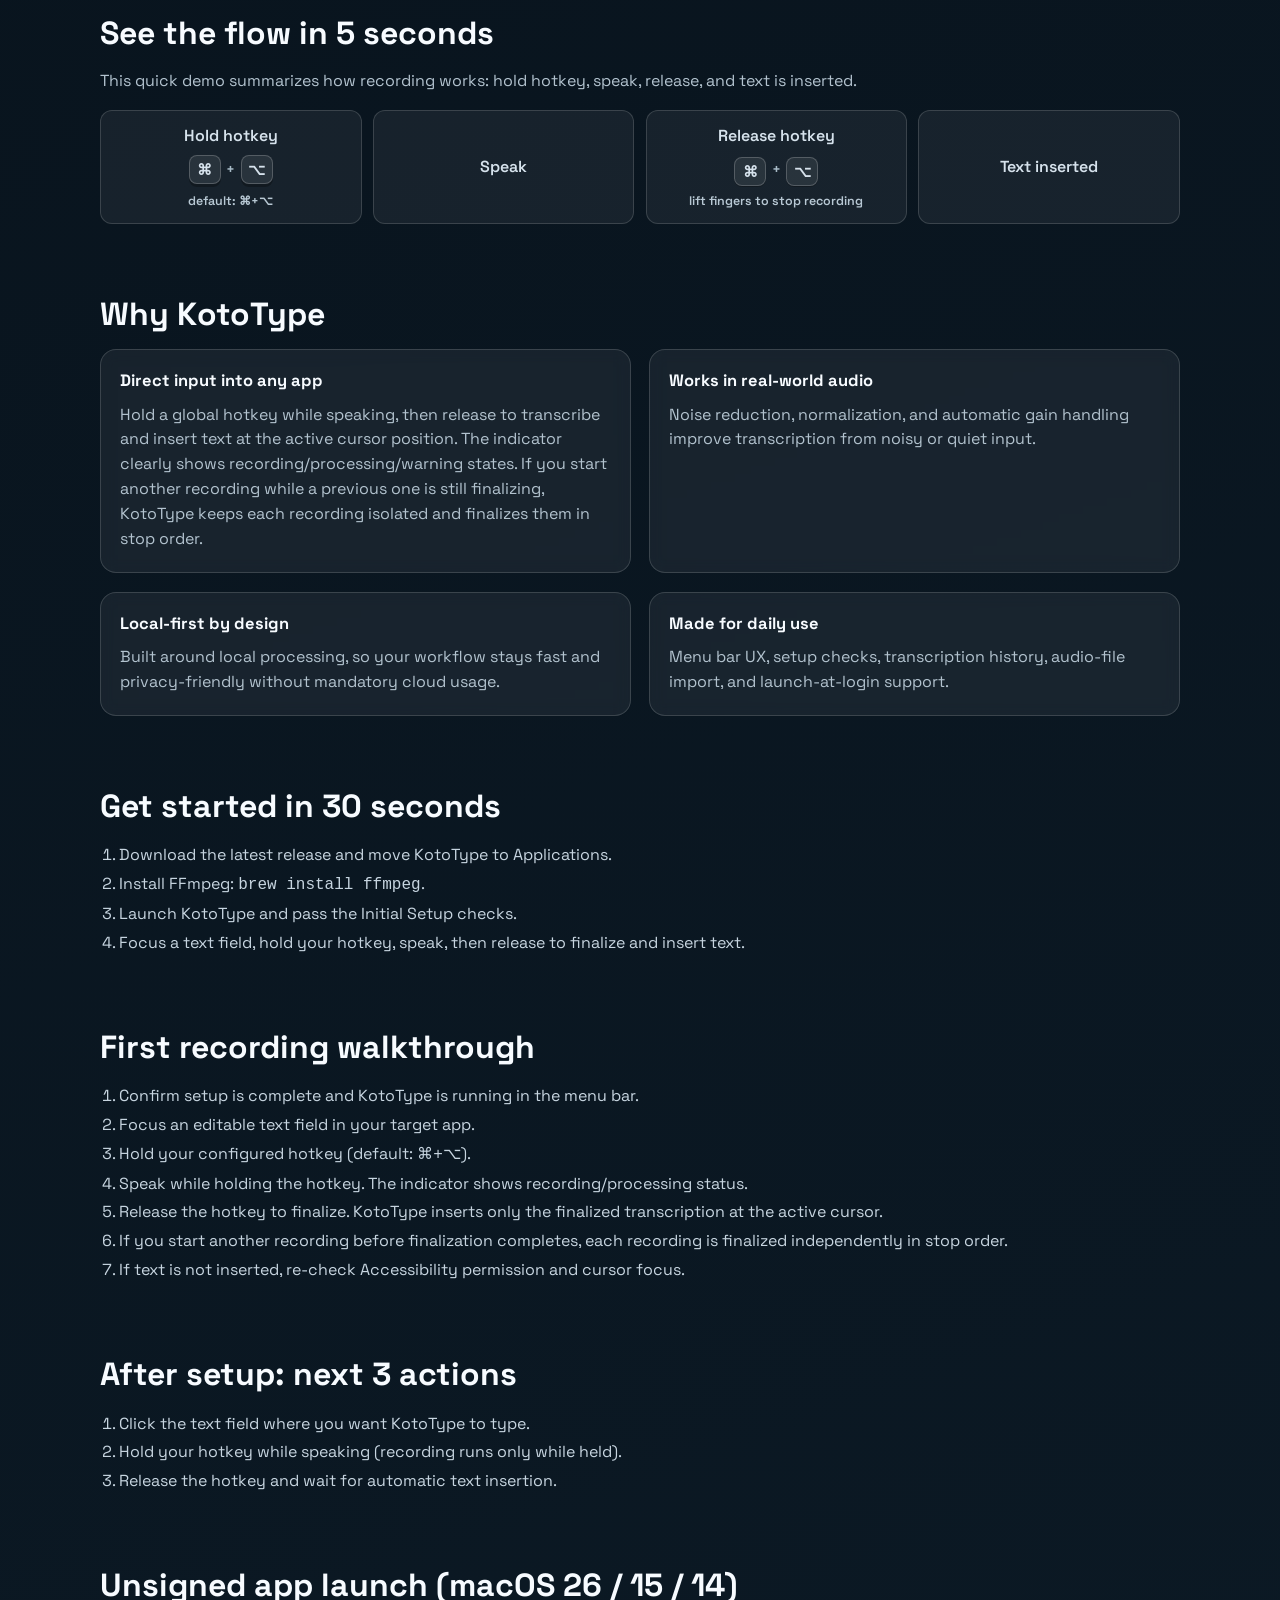
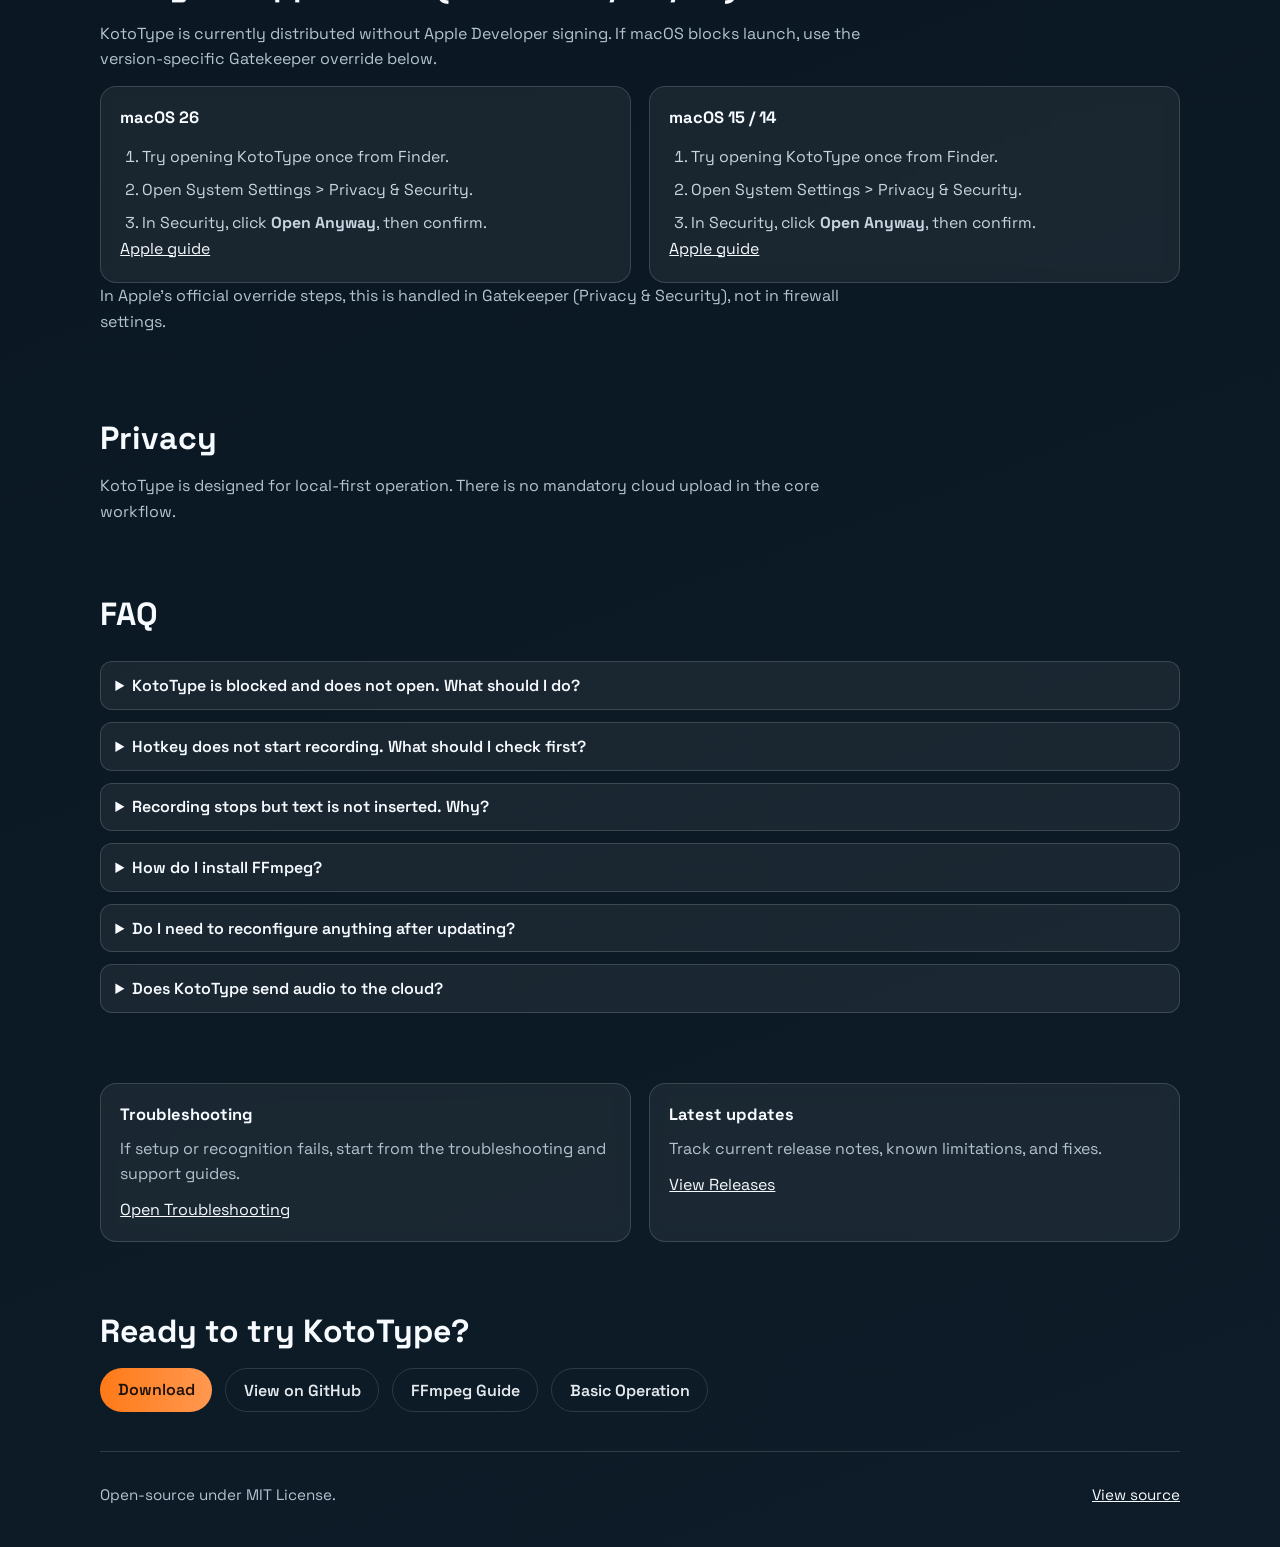
==== commit 1cadffbd: "docs: note permission reset after app updates" ====
--- a/docs/en/index.html
+++ b/docs/en/index.html
@@ -160,6 +160,7 @@
           <article class="card">
             <h3>1. Install the app</h3>
             <p>Download the latest release, open the DMG, and drag KotoType.app into Applications.</p>
+            <p><strong>Update note:</strong> After upgrading to a new version, you need to grant macOS permissions again.</p>
           </article>
           <article class="card">
             <h3>2. Install FFmpeg (required)</h3>
@@ -337,6 +338,10 @@
           <p>Run <code>brew install ffmpeg</code> in Terminal, then verify with <code>ffmpeg -version</code>.</p>
         </details>
         <details>
+          <summary>Do I need to reconfigure anything after updating?</summary>
+          <p>Yes. After upgrading to a new version, macOS permissions for <code>Accessibility</code>, <code>Microphone</code>, and <code>Screen Recording</code> need to be granted again. Restart KotoType if needed and complete the setup checks again before dictation.</p>
+        </details>
+        <details>
           <summary>Does KotoType send audio to the cloud?</summary>
           <p>Core usage is local-first and does not require mandatory cloud upload.</p>
         </details>
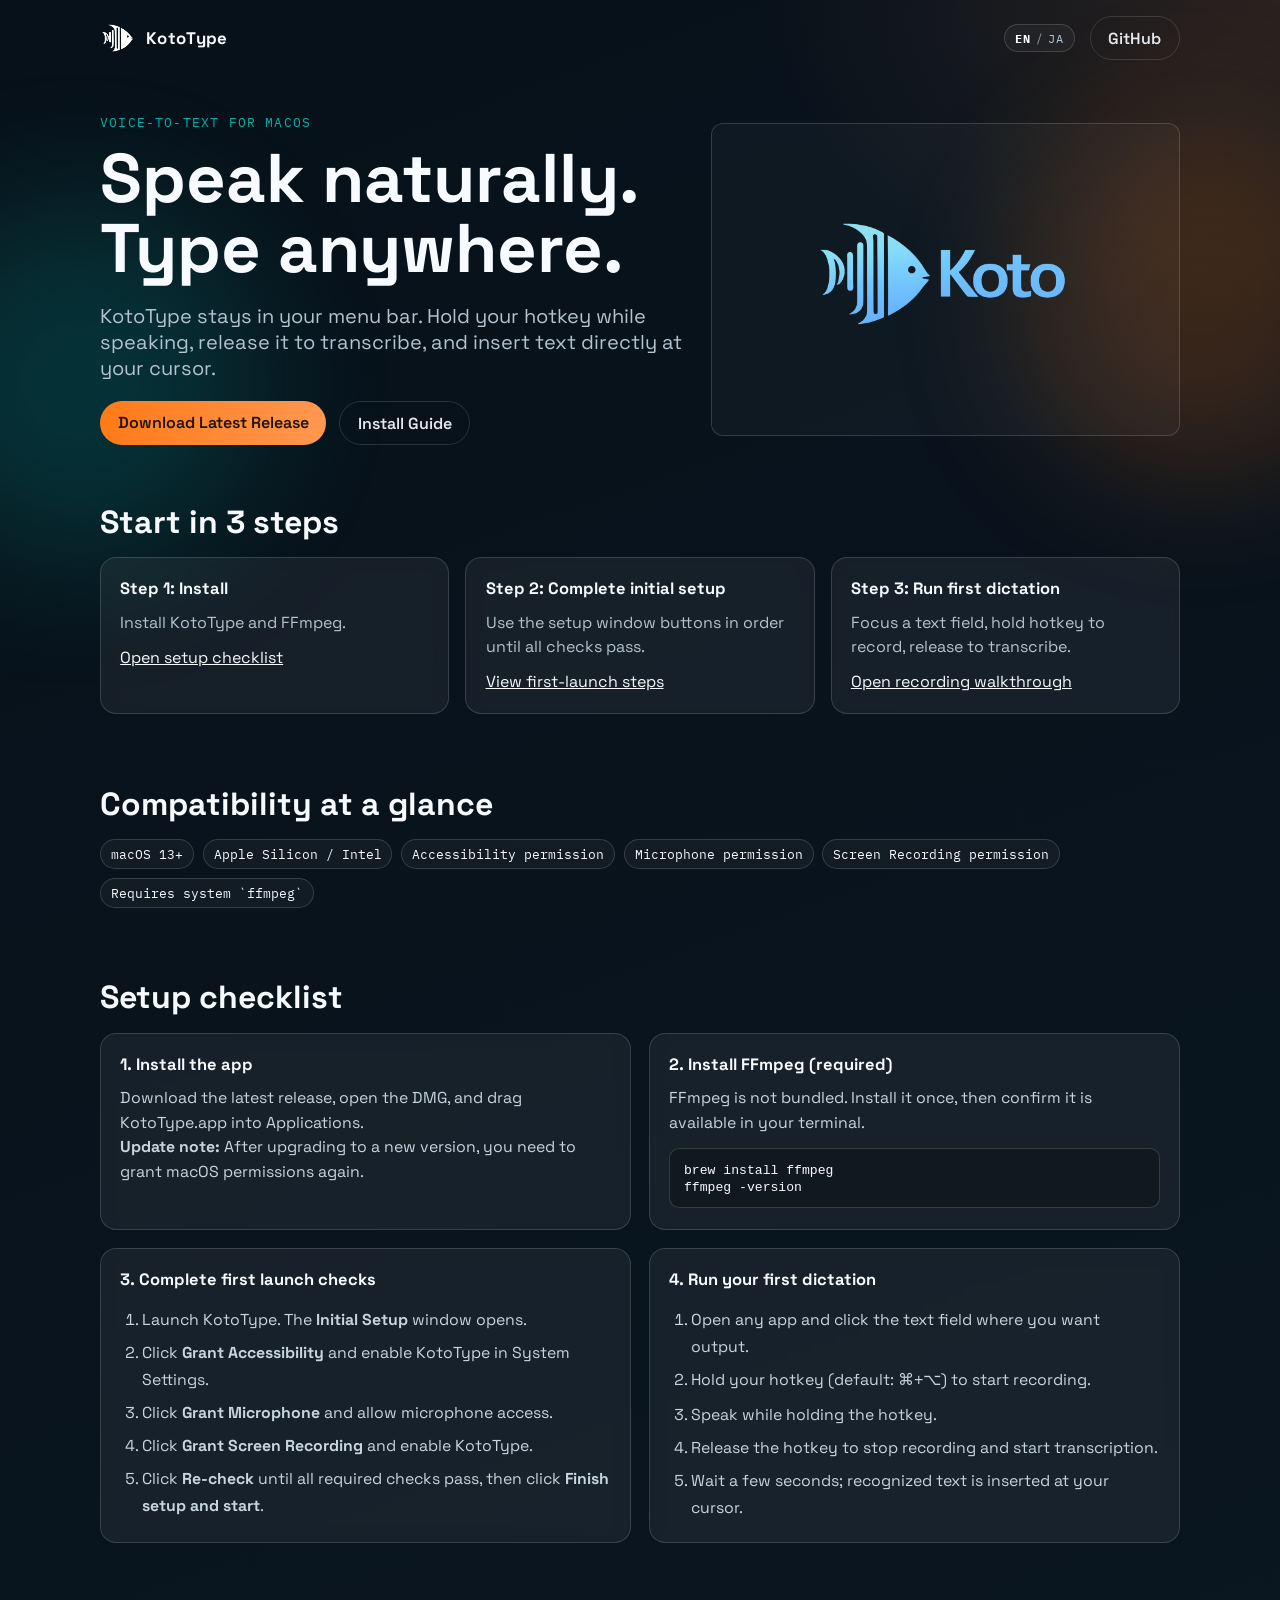
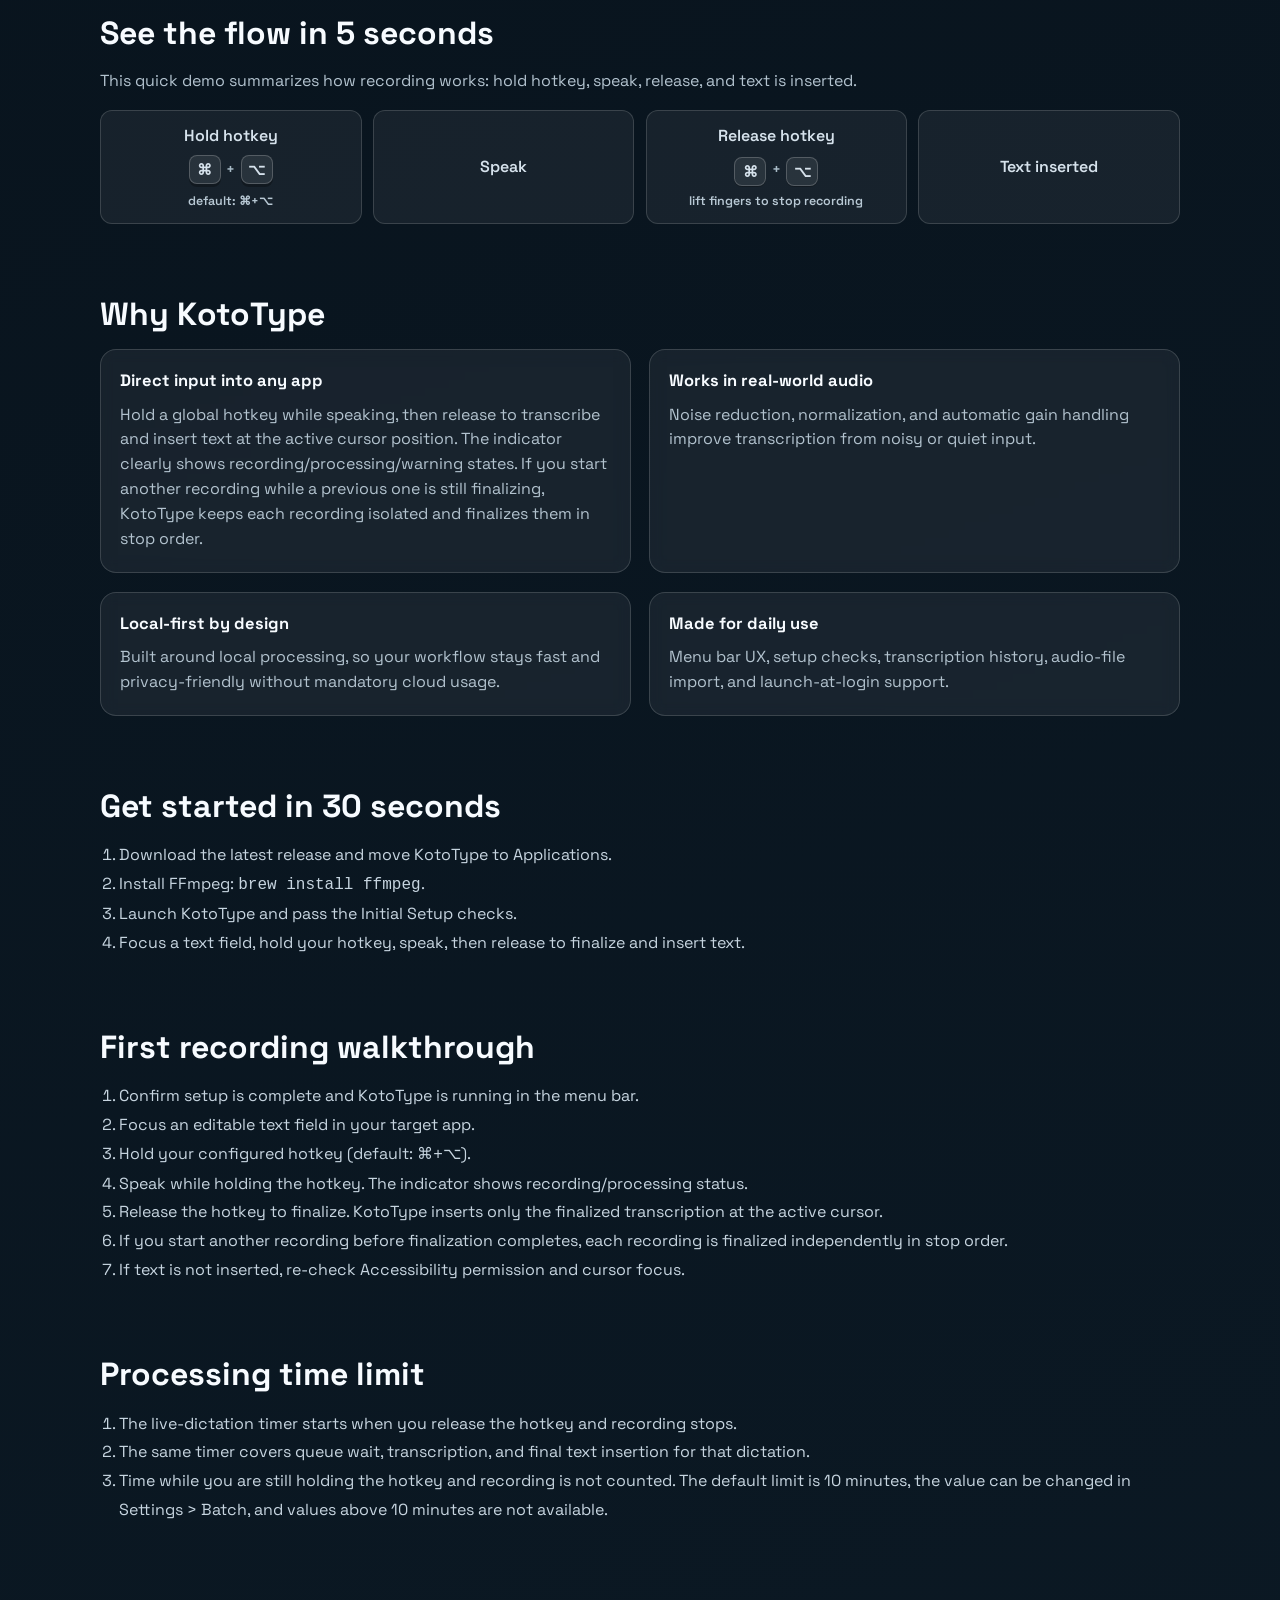
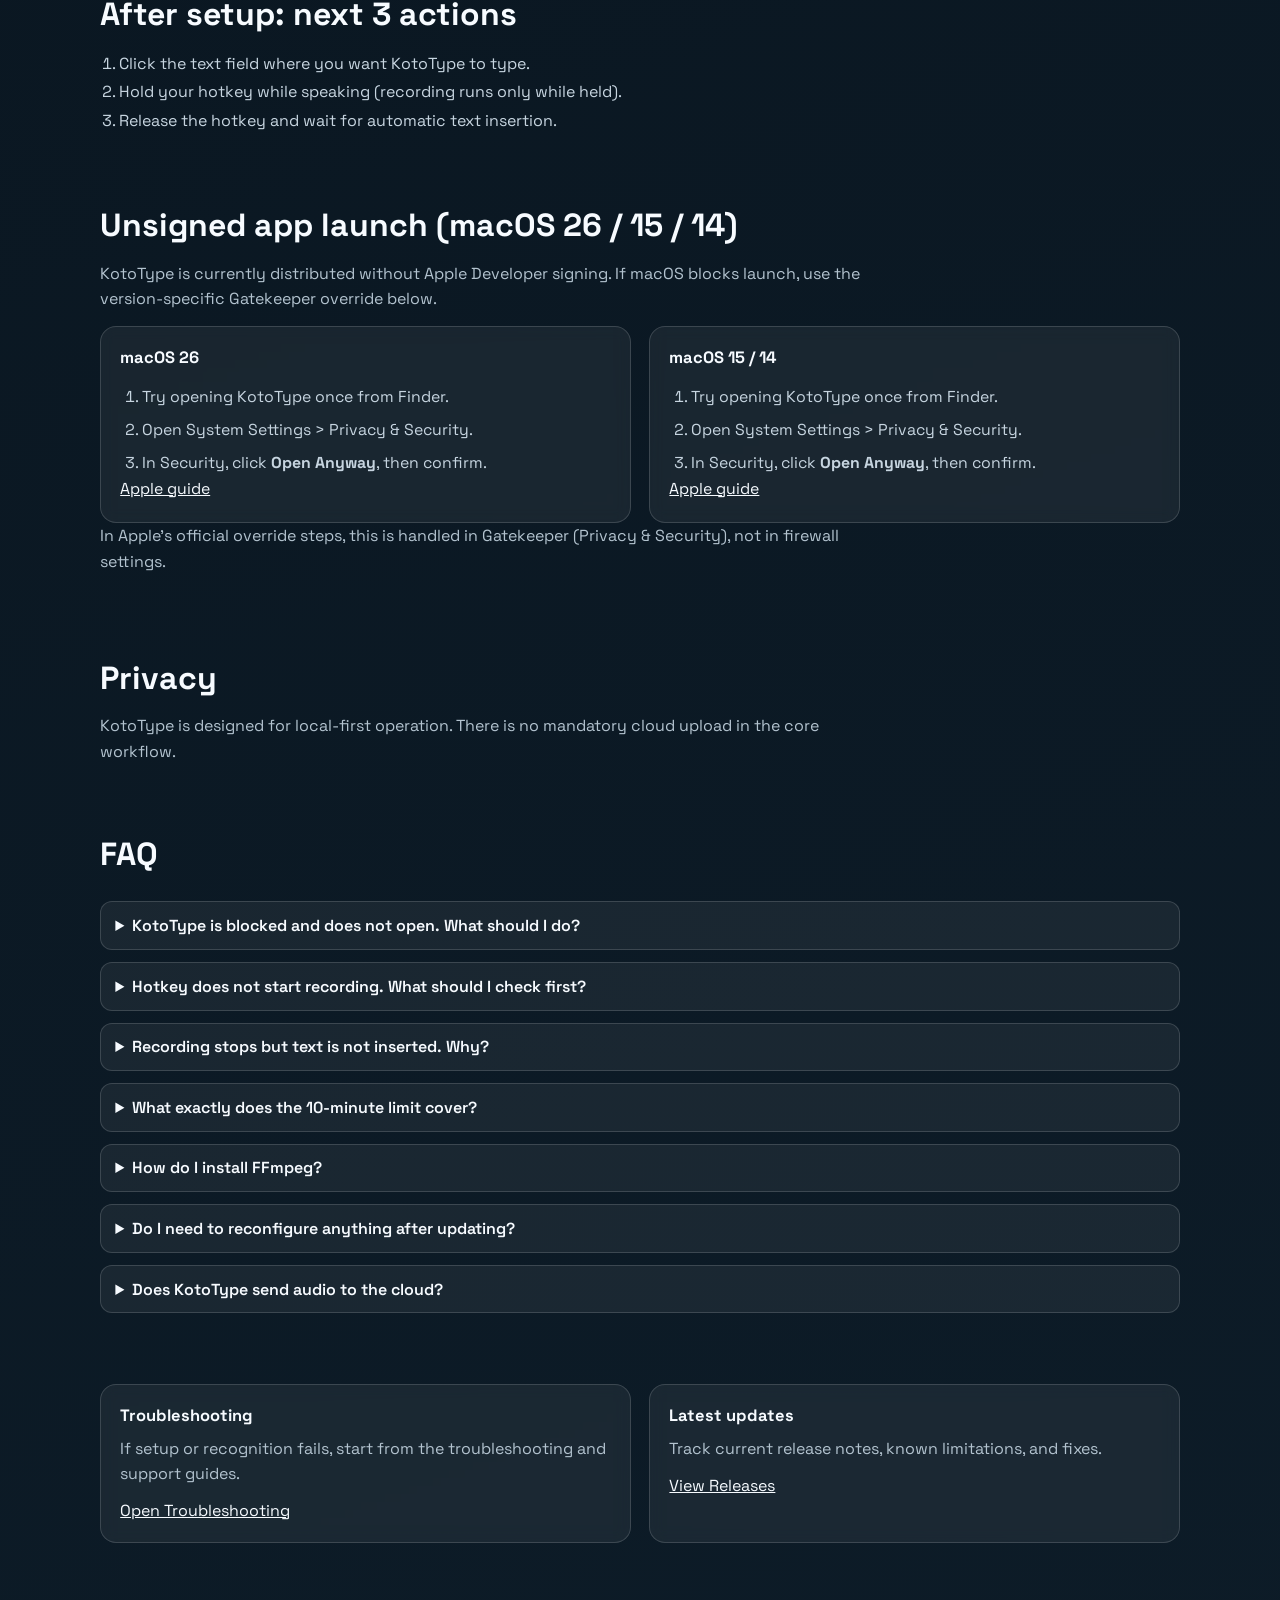
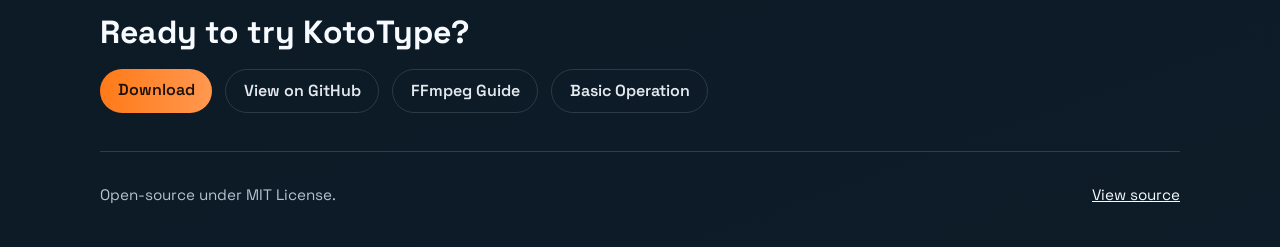
==== commit bea2f5da: "fix: extend recording completion timeout" ====
--- a/docs/en/index.html
+++ b/docs/en/index.html
@@ -14,21 +14,21 @@
       content="pGpaqomDQhOY9S0FpVai7gdUDKDtDe-g0eMbrpNUkTs"
     />
     <meta name="theme-color" content="#0b1020" />
-    <link rel="canonical" href="https://ymuichiro.github.io/koto-type/" />
+    <link rel="canonical" href="https://koto-type.notelligent.app/" />
     <link
       rel="alternate"
       hreflang="en"
-      href="https://ymuichiro.github.io/koto-type/"
+      href="https://koto-type.notelligent.app/"
     />
     <link
       rel="alternate"
       hreflang="ja"
-      href="https://ymuichiro.github.io/koto-type/ja/index.html"
+      href="https://koto-type.notelligent.app/ja/index.html"
     />
     <link
       rel="alternate"
       hreflang="x-default"
-      href="https://ymuichiro.github.io/koto-type/"
+      href="https://koto-type.notelligent.app/"
     />
     <meta property="og:type" content="website" />
     <meta property="og:site_name" content="KotoType" />
@@ -39,10 +39,10 @@
       property="og:description"
       content="Speak naturally and insert text directly at your cursor. KotoType is a local-first voice-to-text app for macOS."
     />
-    <meta property="og:url" content="https://ymuichiro.github.io/koto-type/" />
+    <meta property="og:url" content="https://koto-type.notelligent.app/" />
     <meta
       property="og:image"
-      content="https://ymuichiro.github.io/koto-type/assets/og-image-1200x630.png"
+      content="https://koto-type.notelligent.app/assets/og-image-1200x630.png"
     />
     <meta property="og:image:width" content="1200" />
     <meta property="og:image:height" content="630" />
@@ -58,7 +58,7 @@
     />
     <meta
       name="twitter:image"
-      content="https://ymuichiro.github.io/koto-type/assets/og-image-1200x630.png"
+      content="https://koto-type.notelligent.app/assets/og-image-1200x630.png"
     />
     <meta
       name="twitter:image:alt"
@@ -85,9 +85,9 @@
           "price": "0",
           "priceCurrency": "USD"
         },
-        "url": "https://ymuichiro.github.io/koto-type/",
+        "url": "https://koto-type.notelligent.app/",
         "description": "KotoType is a local-first voice-to-text app for macOS that inserts transcribed text directly at your cursor.",
-        "image": "https://ymuichiro.github.io/koto-type/assets/og-image-1200x630.png"
+        "image": "https://koto-type.notelligent.app/assets/og-image-1200x630.png"
       }
     </script>
   </head>
@@ -276,6 +276,15 @@
       </section>
 
       <section class="flow reveal">
+        <h2>Processing time limit</h2>
+        <ol>
+          <li>The live-dictation timer starts when you release the hotkey and recording stops.</li>
+          <li>The same timer covers queue wait, transcription, and final text insertion for that dictation.</li>
+          <li>Time while you are still holding the hotkey and recording is not counted. The default limit is 10 minutes, the value can be changed in Settings &gt; Batch, and values above 10 minutes are not available.</li>
+        </ol>
+      </section>
+
+      <section class="flow reveal">
         <h2>After setup: next 3 actions</h2>
         <ol>
           <li>Click the text field where you want KotoType to type.</li>
@@ -332,6 +341,10 @@
         <details>
           <summary>Recording stops but text is not inserted. Why?</summary>
           <p>Make sure the target app has an active editable cursor and re-check Accessibility permission from the setup window.</p>
+        </details>
+        <details>
+          <summary>What exactly does the 10-minute limit cover?</summary>
+          <p>It starts after you release the hotkey and recording stops. It covers queue wait, transcription, and final text insertion for live dictation. Recording time while you are still holding the hotkey is not counted. The default is 10 minutes, you can change it in Settings &gt; Batch, and values above 10 minutes are not available.</p>
         </details>
         <details>
           <summary>How do I install FFmpeg?</summary>
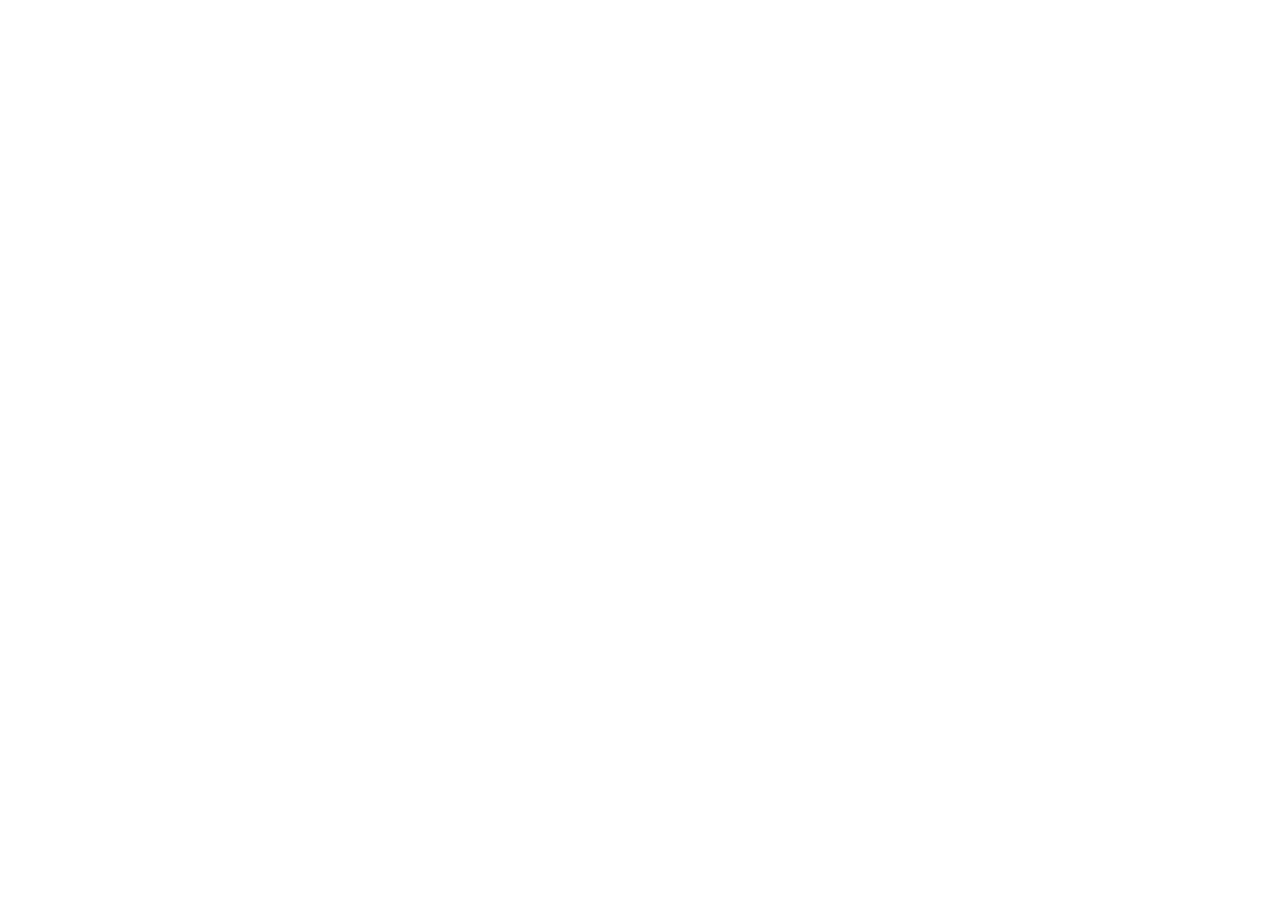
==== commit fd40ab78: "fix: unify pages canonical urls" ====
--- a/docs/en/index.html
+++ b/docs/en/index.html
@@ -3,392 +3,21 @@
   <head>
     <meta charset="UTF-8" />
     <meta name="viewport" content="width=device-width, initial-scale=1.0" />
-    <title>KotoType | Voice-to-Text for macOS</title>
+    <title>Redirecting to KotoType</title>
     <meta
       name="description"
-      content="KotoType is a local-first voice-to-text app for macOS. Hold your hotkey to record, release to transcribe, and insert text at your cursor."
+      content="This English URL has moved to the KotoType homepage."
     />
-    <meta name="robots" content="index,follow,max-image-preview:large" />
-    <meta
-      name="google-site-verification"
-      content="pGpaqomDQhOY9S0FpVai7gdUDKDtDe-g0eMbrpNUkTs"
-    />
-    <meta name="theme-color" content="#0b1020" />
+    <meta http-equiv="refresh" content="0; url=https://koto-type.notelligent.app/" />
     <link rel="canonical" href="https://koto-type.notelligent.app/" />
-    <link
-      rel="alternate"
-      hreflang="en"
-      href="https://koto-type.notelligent.app/"
-    />
-    <link
-      rel="alternate"
-      hreflang="ja"
-      href="https://koto-type.notelligent.app/ja/index.html"
-    />
-    <link
-      rel="alternate"
-      hreflang="x-default"
-      href="https://koto-type.notelligent.app/"
-    />
-    <meta property="og:type" content="website" />
-    <meta property="og:site_name" content="KotoType" />
-    <meta property="og:locale" content="en_US" />
-    <meta property="og:locale:alternate" content="ja_JP" />
-    <meta property="og:title" content="KotoType | Voice-to-Text for macOS" />
-    <meta
-      property="og:description"
-      content="Speak naturally and insert text directly at your cursor. KotoType is a local-first voice-to-text app for macOS."
-    />
-    <meta property="og:url" content="https://koto-type.notelligent.app/" />
-    <meta
-      property="og:image"
-      content="https://koto-type.notelligent.app/assets/og-image-1200x630.png"
-    />
-    <meta property="og:image:width" content="1200" />
-    <meta property="og:image:height" content="630" />
-    <meta
-      property="og:image:alt"
-      content="KotoType: Speak naturally. Type anywhere on macOS."
-    />
-    <meta name="twitter:card" content="summary_large_image" />
-    <meta name="twitter:title" content="KotoType | Voice-to-Text for macOS" />
-    <meta
-      name="twitter:description"
-      content="Speak naturally and insert text directly at your cursor with a local-first macOS dictation workflow."
-    />
-    <meta
-      name="twitter:image"
-      content="https://koto-type.notelligent.app/assets/og-image-1200x630.png"
-    />
-    <meta
-      name="twitter:image:alt"
-      content="KotoType: Speak naturally. Type anywhere on macOS."
-    />
-    <link rel="preconnect" href="https://fonts.googleapis.com" />
-    <link rel="preconnect" href="https://fonts.gstatic.com" crossorigin />
-    <link
-      href="https://fonts.googleapis.com/css2?family=Space+Grotesk:wght@400;500;700&family=IBM+Plex+Mono:wght@400;600&display=swap"
-      rel="stylesheet"
-    />
-    <link rel="icon" type="image/png" href="../assets/icon.png" />
-    <link rel="apple-touch-icon" href="../assets/icon.png" />
-    <link rel="stylesheet" href="../styles.css" />
-    <script type="application/ld+json">
-      {
-        "@context": "https://schema.org",
-        "@type": "SoftwareApplication",
-        "name": "KotoType",
-        "applicationCategory": "ProductivityApplication",
-        "operatingSystem": "macOS",
-        "offers": {
-          "@type": "Offer",
-          "price": "0",
-          "priceCurrency": "USD"
-        },
-        "url": "https://koto-type.notelligent.app/",
-        "description": "KotoType is a local-first voice-to-text app for macOS that inserts transcribed text directly at your cursor.",
-        "image": "https://koto-type.notelligent.app/assets/og-image-1200x630.png"
-      }
+    <script>
+      window.location.replace("https://koto-type.notelligent.app/");
     </script>
   </head>
   <body>
-    <div class="bg-glow bg-glow-left" aria-hidden="true"></div>
-    <div class="bg-glow bg-glow-right" aria-hidden="true"></div>
-    <header class="site-header">
-      <img class="logo" src="../assets/icon-light.png" alt="KotoType icon" />
-      <span class="brand">KotoType</span>
-      <nav class="lang-switch" aria-label="Language switcher">
-        <a class="lang-link active" href="../en/index.html" lang="en" aria-current="page">EN</a>
-        <span class="lang-divider" aria-hidden="true">/</span>
-        <a class="lang-link" href="../ja/index.html" lang="ja">JA</a>
-      </nav>
-      <a class="btn btn-ghost header-github" href="https://github.com/ymuichiro/koto-type" target="_blank" rel="noreferrer">GitHub</a>
-    </header>
-
-    <main>
-      <section class="hero reveal">
-        <div class="hero-main">
-          <p class="eyebrow">Voice-to-Text for macOS</p>
-          <h1>Speak naturally. Type anywhere.</h1>
-          <p class="lead">
-            KotoType stays in your menu bar. Hold your hotkey while speaking, release it to transcribe, and insert text directly at your cursor.
-          </p>
-          <div class="hero-actions">
-            <a class="btn btn-primary" href="https://github.com/ymuichiro/koto-type/releases/latest" target="_blank" rel="noreferrer">Download Latest Release</a>
-            <a class="btn btn-ghost" href="https://github.com/ymuichiro/koto-type#installation" target="_blank" rel="noreferrer">Install Guide</a>
-          </div>
-        </div>
-        <img class="hero-banner" src="../assets/banner.png" alt="KotoType banner" />
-      </section>
-
-      <section class="quickstart reveal">
-        <h2>Start in 3 steps</h2>
-        <div class="quickstart-grid">
-          <article class="card">
-            <h3>Step 1: Install</h3>
-            <p>Install KotoType and FFmpeg.</p>
-            <a href="#setup-checklist">Open setup checklist</a>
-          </article>
-          <article class="card">
-            <h3>Step 2: Complete initial setup</h3>
-            <p>Use the setup window buttons in order until all checks pass.</p>
-            <a href="#setup-checklist">View first-launch steps</a>
-          </article>
-          <article class="card">
-            <h3>Step 3: Run first dictation</h3>
-            <p>Focus a text field, hold hotkey to record, release to transcribe.</p>
-            <a href="#first-recording">Open recording walkthrough</a>
-          </article>
-        </div>
-      </section>
-
-      <section class="compat reveal">
-        <h2>Compatibility at a glance</h2>
-        <div class="chip-row">
-          <span class="chip">macOS 13+</span>
-          <span class="chip">Apple Silicon / Intel</span>
-          <span class="chip">Accessibility permission</span>
-          <span class="chip">Microphone permission</span>
-          <span class="chip">Screen Recording permission</span>
-          <span class="chip">Requires system `ffmpeg`</span>
-        </div>
-      </section>
-
-      <section class="setup reveal" id="setup-checklist">
-        <h2>Setup checklist</h2>
-        <div class="grid">
-          <article class="card">
-            <h3>1. Install the app</h3>
-            <p>Download the latest release, open the DMG, and drag KotoType.app into Applications.</p>
-            <p><strong>Update note:</strong> After upgrading to a new version, you need to grant macOS permissions again.</p>
-          </article>
-          <article class="card">
-            <h3>2. Install FFmpeg (required)</h3>
-            <p>FFmpeg is not bundled. Install it once, then confirm it is available in your terminal.</p>
-            <pre class="command"><code>brew install ffmpeg
-ffmpeg -version</code></pre>
-          </article>
-          <article class="card">
-            <h3>3. Complete first launch checks</h3>
-            <ol>
-              <li>Launch KotoType. The <strong>Initial Setup</strong> window opens.</li>
-              <li>Click <strong>Grant Accessibility</strong> and enable KotoType in System Settings.</li>
-              <li>Click <strong>Grant Microphone</strong> and allow microphone access.</li>
-              <li>Click <strong>Grant Screen Recording</strong> and enable KotoType.</li>
-              <li>Click <strong>Re-check</strong> until all required checks pass, then click <strong>Finish setup and start</strong>.</li>
-            </ol>
-          </article>
-          <article class="card">
-            <h3>4. Run your first dictation</h3>
-            <ol>
-              <li>Open any app and click the text field where you want output.</li>
-              <li>Hold your hotkey (default: <code>⌘+⌥</code>) to start recording.</li>
-              <li>Speak while holding the hotkey.</li>
-              <li>Release the hotkey to stop recording and start transcription.</li>
-              <li>Wait a few seconds; recognized text is inserted at your cursor.</li>
-            </ol>
-          </article>
-        </div>
-      </section>
-
-      <section class="demo reveal">
-        <h2>See the flow in 5 seconds</h2>
-        <p class="section-copy">
-          This quick demo summarizes how recording works: hold hotkey, speak, release, and text is inserted.
-        </p>
-        <div class="demo-strip" aria-label="Quick visual walkthrough">
-          <div class="demo-step demo-step-hold">
-            <span class="demo-step-label">Hold hotkey</span>
-            <span class="hotkey-visual" aria-hidden="true">
-              <span class="keycap">⌘</span>
-              <span class="key-plus">+</span>
-              <span class="keycap">⌥</span>
-            </span>
-            <span class="demo-step-sub">default: ⌘+⌥</span>
-          </div>
-          <div class="demo-step">Speak</div>
-          <div class="demo-step demo-step-release">
-            <span class="demo-step-label">Release hotkey</span>
-            <span class="hotkey-visual" aria-hidden="true">
-              <span class="keycap">⌘</span>
-              <span class="key-plus">+</span>
-              <span class="keycap">⌥</span>
-            </span>
-            <span class="demo-step-sub">lift fingers to stop recording</span>
-          </div>
-          <div class="demo-step">Text inserted</div>
-        </div>
-      </section>
-
-      <section class="strengths">
-        <h2 class="reveal">Why KotoType</h2>
-        <div class="grid">
-          <article class="card reveal">
-            <h3>Direct input into any app</h3>
-            <p>
-              Hold a global hotkey while speaking, then release to transcribe and insert text at the active cursor position.
-              The indicator clearly shows recording/processing/warning states.
-              If you start another recording while a previous one is still finalizing, KotoType keeps each recording isolated and finalizes them in stop order.
-            </p>
-          </article>
-          <article class="card reveal">
-            <h3>Works in real-world audio</h3>
-            <p>
-              Noise reduction, normalization, and automatic gain handling improve transcription from noisy or quiet input.
-            </p>
-          </article>
-          <article class="card reveal">
-            <h3>Local-first by design</h3>
-            <p>
-              Built around local processing, so your workflow stays fast and privacy-friendly without mandatory cloud usage.
-            </p>
-          </article>
-          <article class="card reveal">
-            <h3>Made for daily use</h3>
-            <p>
-              Menu bar UX, setup checks, transcription history, audio-file import, and launch-at-login support.
-            </p>
-          </article>
-        </div>
-      </section>
-
-      <section class="flow reveal">
-        <h2>Get started in 30 seconds</h2>
-        <ol>
-          <li>Download the latest release and move KotoType to Applications.</li>
-          <li>Install FFmpeg: <code>brew install ffmpeg</code>.</li>
-          <li>Launch KotoType and pass the Initial Setup checks.</li>
-          <li>Focus a text field, hold your hotkey, speak, then release to finalize and insert text.</li>
-        </ol>
-      </section>
-
-      <section class="flow reveal" id="first-recording">
-        <h2>First recording walkthrough</h2>
-        <ol>
-          <li>Confirm setup is complete and KotoType is running in the menu bar.</li>
-          <li>Focus an editable text field in your target app.</li>
-          <li>Hold your configured hotkey (default: <code>⌘+⌥</code>).</li>
-          <li>Speak while holding the hotkey. The indicator shows recording/processing status.</li>
-          <li>Release the hotkey to finalize. KotoType inserts only the finalized transcription at the active cursor.</li>
-          <li>If you start another recording before finalization completes, each recording is finalized independently in stop order.</li>
-          <li>If text is not inserted, re-check Accessibility permission and cursor focus.</li>
-        </ol>
-      </section>
-
-      <section class="flow reveal">
-        <h2>Processing time limit</h2>
-        <ol>
-          <li>The live-dictation timer starts when you release the hotkey and recording stops.</li>
-          <li>The same timer covers queue wait, transcription, and final text insertion for that dictation.</li>
-          <li>Time while you are still holding the hotkey and recording is not counted. The default limit is 10 minutes, the value can be changed in Settings &gt; Batch, and values above 10 minutes are not available.</li>
-        </ol>
-      </section>
-
-      <section class="flow reveal">
-        <h2>After setup: next 3 actions</h2>
-        <ol>
-          <li>Click the text field where you want KotoType to type.</li>
-          <li>Hold your hotkey while speaking (recording runs only while held).</li>
-          <li>Release the hotkey and wait for automatic text insertion.</li>
-        </ol>
-      </section>
-
-      <section class="setup reveal">
-        <h2>Unsigned app launch (macOS 26 / 15 / 14)</h2>
-        <p class="section-copy">
-          KotoType is currently distributed without Apple Developer signing. If macOS blocks launch, use the version-specific Gatekeeper override below.
-        </p>
-        <div class="grid">
-          <article class="card">
-            <h3>macOS 26</h3>
-            <ol>
-              <li>Try opening KotoType once from Finder.</li>
-              <li>Open System Settings &gt; Privacy &amp; Security.</li>
-              <li>In Security, click <strong>Open Anyway</strong>, then confirm.</li>
-            </ol>
-            <p><a href="https://support.apple.com/guide/mac-help/open-a-mac-app-from-an-unknown-developer-mh40616/mac" target="_blank" rel="noreferrer">Apple guide</a></p>
-          </article>
-          <article class="card">
-            <h3>macOS 15 / 14</h3>
-            <ol>
-              <li>Try opening KotoType once from Finder.</li>
-              <li>Open System Settings &gt; Privacy &amp; Security.</li>
-              <li>In Security, click <strong>Open Anyway</strong>, then confirm.</li>
-            </ol>
-            <p><a href="https://support.apple.com/guide/mac-help/open-a-mac-app-from-an-unknown-developer-mh40616/mac" target="_blank" rel="noreferrer">Apple guide</a></p>
-          </article>
-        </div>
-        <p class="section-copy">In Apple’s official override steps, this is handled in Gatekeeper (Privacy &amp; Security), not in firewall settings.</p>
-      </section>
-
-      <section class="privacy reveal">
-        <h2>Privacy</h2>
-        <p class="section-copy">
-          KotoType is designed for local-first operation. There is no mandatory cloud upload in the core workflow.
-        </p>
-      </section>
-
-      <section class="faq reveal">
-        <h2>FAQ</h2>
-        <details>
-          <summary>KotoType is blocked and does not open. What should I do?</summary>
-          <p>Open System Settings &gt; Privacy &amp; Security and click <code>Open Anyway</code> for KotoType, then reopen the app.</p>
-        </details>
-        <details>
-          <summary>Hotkey does not start recording. What should I check first?</summary>
-          <p>Re-check Accessibility permission and confirm KotoType is enabled in System Settings &gt; Privacy &amp; Security &gt; Accessibility.</p>
-        </details>
-        <details>
-          <summary>Recording stops but text is not inserted. Why?</summary>
-          <p>Make sure the target app has an active editable cursor and re-check Accessibility permission from the setup window.</p>
-        </details>
-        <details>
-          <summary>What exactly does the 10-minute limit cover?</summary>
-          <p>It starts after you release the hotkey and recording stops. It covers queue wait, transcription, and final text insertion for live dictation. Recording time while you are still holding the hotkey is not counted. The default is 10 minutes, you can change it in Settings &gt; Batch, and values above 10 minutes are not available.</p>
-        </details>
-        <details>
-          <summary>How do I install FFmpeg?</summary>
-          <p>Run <code>brew install ffmpeg</code> in Terminal, then verify with <code>ffmpeg -version</code>.</p>
-        </details>
-        <details>
-          <summary>Do I need to reconfigure anything after updating?</summary>
-          <p>Yes. After upgrading to a new version, macOS permissions for <code>Accessibility</code>, <code>Microphone</code>, and <code>Screen Recording</code> need to be granted again. Restart KotoType if needed and complete the setup checks again before dictation.</p>
-        </details>
-        <details>
-          <summary>Does KotoType send audio to the cloud?</summary>
-          <p>Core usage is local-first and does not require mandatory cloud upload.</p>
-        </details>
-      </section>
-
-      <section class="support-grid reveal">
-        <article class="card">
-          <h3>Troubleshooting</h3>
-          <p>If setup or recognition fails, start from the troubleshooting and support guides.</p>
-          <a href="https://github.com/ymuichiro/koto-type#troubleshooting" target="_blank" rel="noreferrer">Open Troubleshooting</a>
-        </article>
-        <article class="card">
-          <h3>Latest updates</h3>
-          <p>Track current release notes, known limitations, and fixes.</p>
-          <a href="https://github.com/ymuichiro/koto-type/releases" target="_blank" rel="noreferrer">View Releases</a>
-        </article>
-      </section>
-
-      <section class="cta-block reveal">
-        <h2>Ready to try KotoType?</h2>
-        <div class="hero-actions">
-          <a class="btn btn-primary" href="https://github.com/ymuichiro/koto-type/releases/latest" target="_blank" rel="noreferrer">Download</a>
-          <a class="btn btn-ghost btn-inline" href="https://github.com/ymuichiro/koto-type" target="_blank" rel="noreferrer">View on GitHub</a>
-          <a class="btn btn-ghost btn-inline" href="https://github.com/ymuichiro/koto-type#install-ffmpeg-required" target="_blank" rel="noreferrer">FFmpeg Guide</a>
-          <a class="btn btn-ghost btn-inline" href="https://github.com/ymuichiro/koto-type#basic-operation" target="_blank" rel="noreferrer">Basic Operation</a>
-        </div>
-      </section>
-    </main>
-
-    <footer class="site-footer reveal">
-      <p>Open-source under MIT License.</p>
-      <a href="https://github.com/ymuichiro/koto-type" target="_blank" rel="noreferrer">View source</a>
-    </footer>
-
-    <script src="../script.js"></script>
+    <p>
+      Redirecting to
+      <a href="https://koto-type.notelligent.app/">https://koto-type.notelligent.app/</a>.
+    </p>
   </body>
 </html>
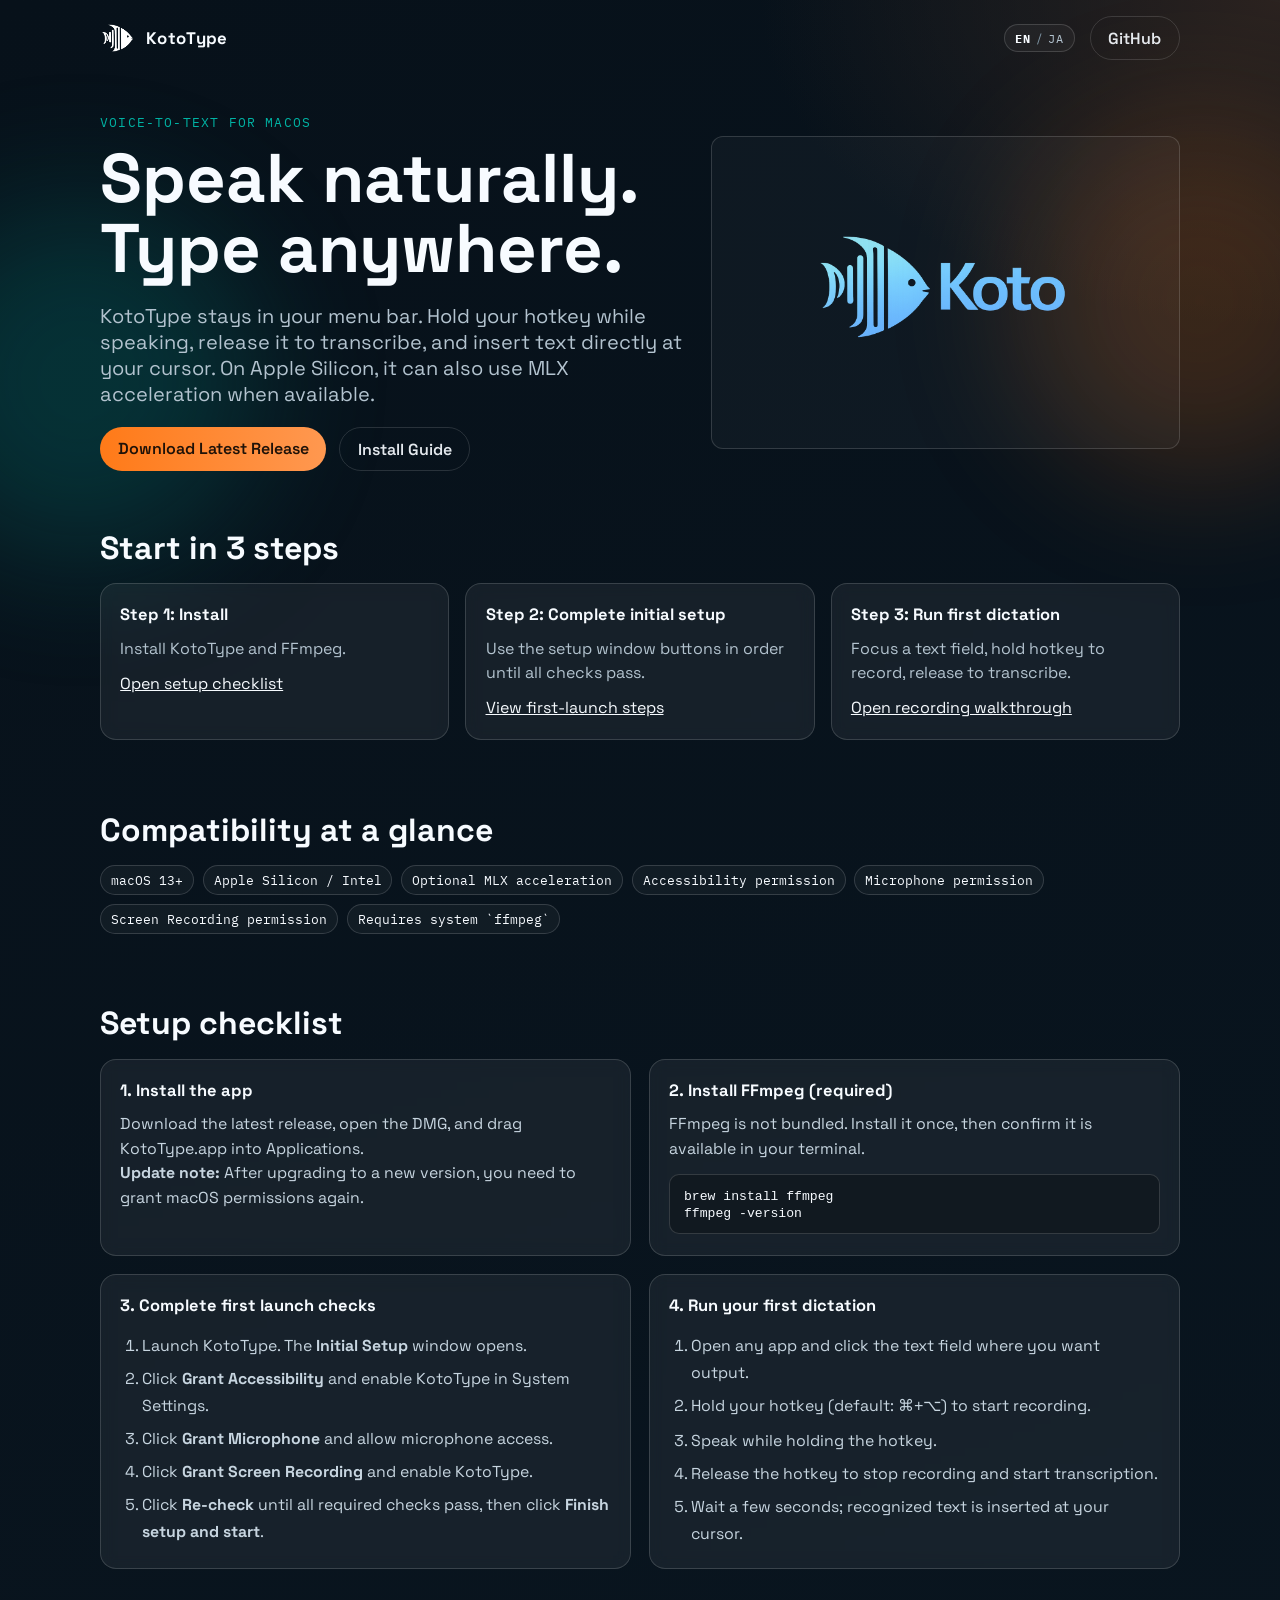
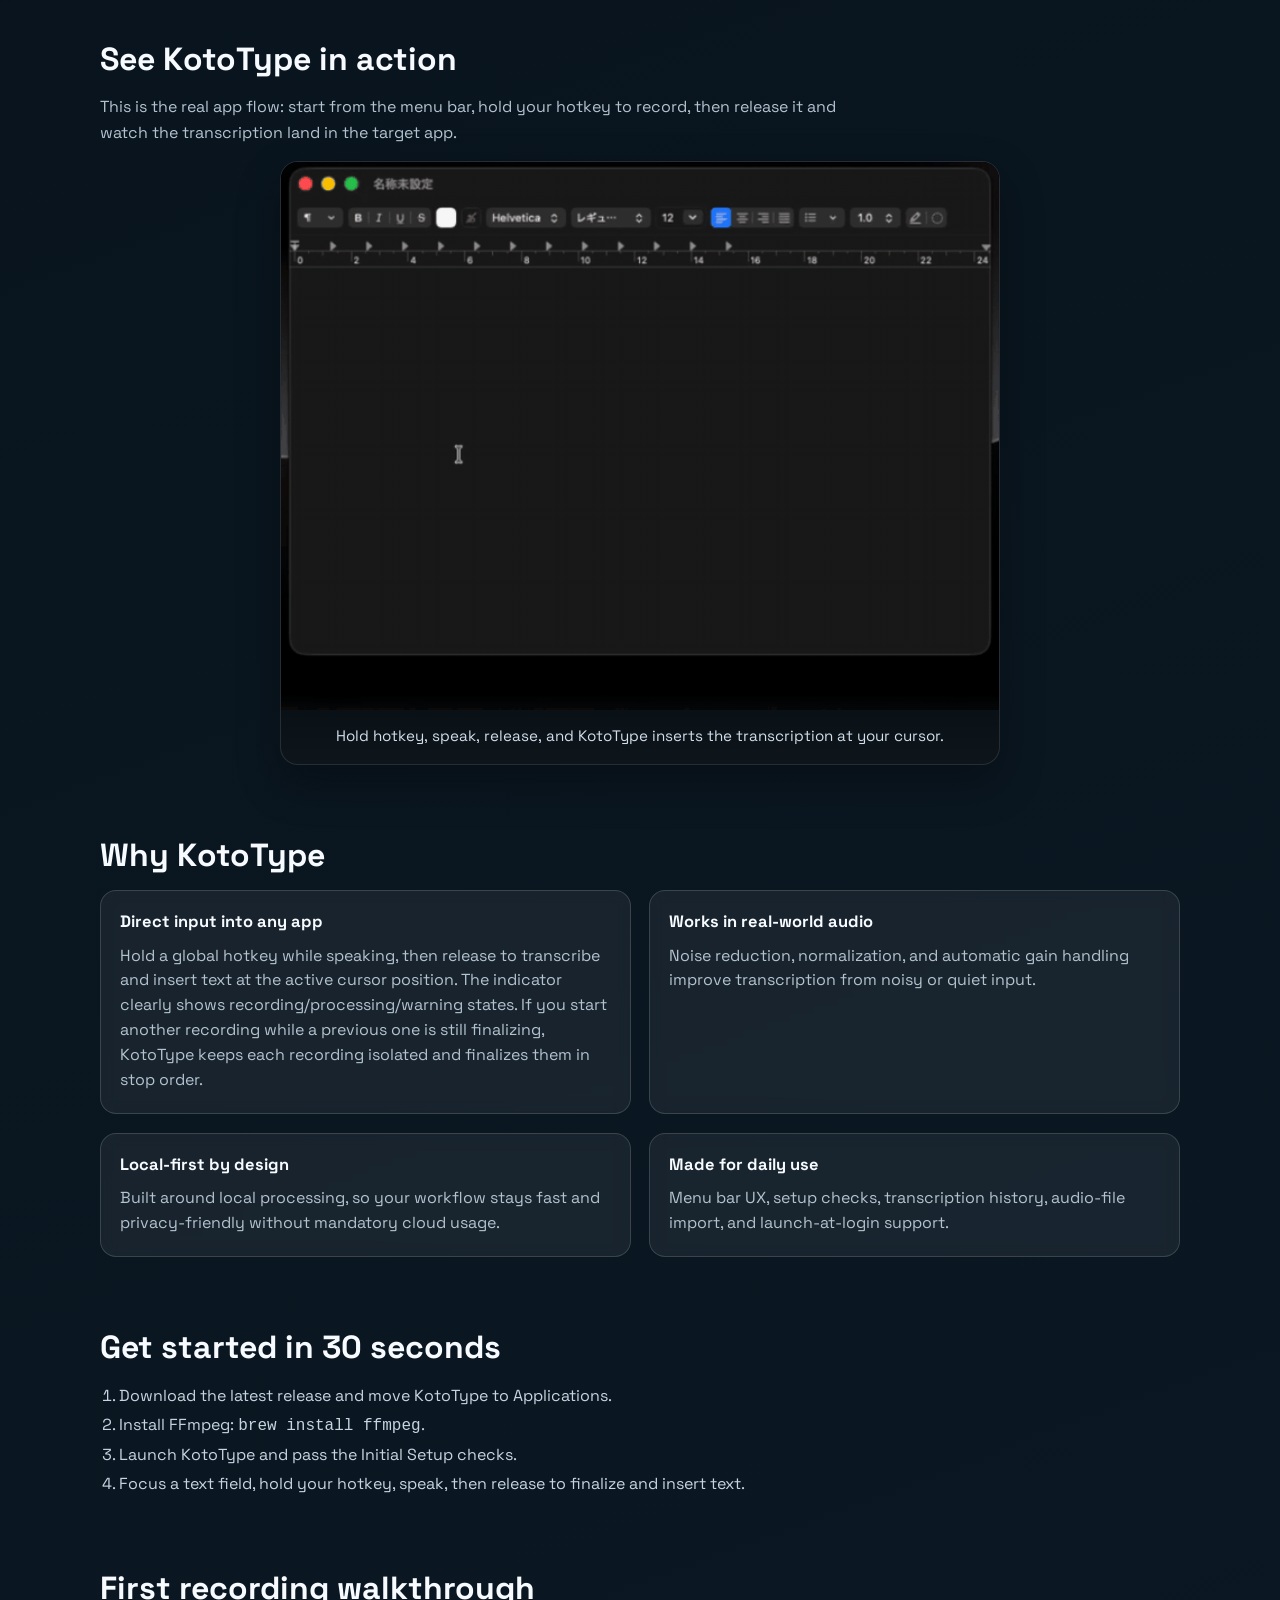
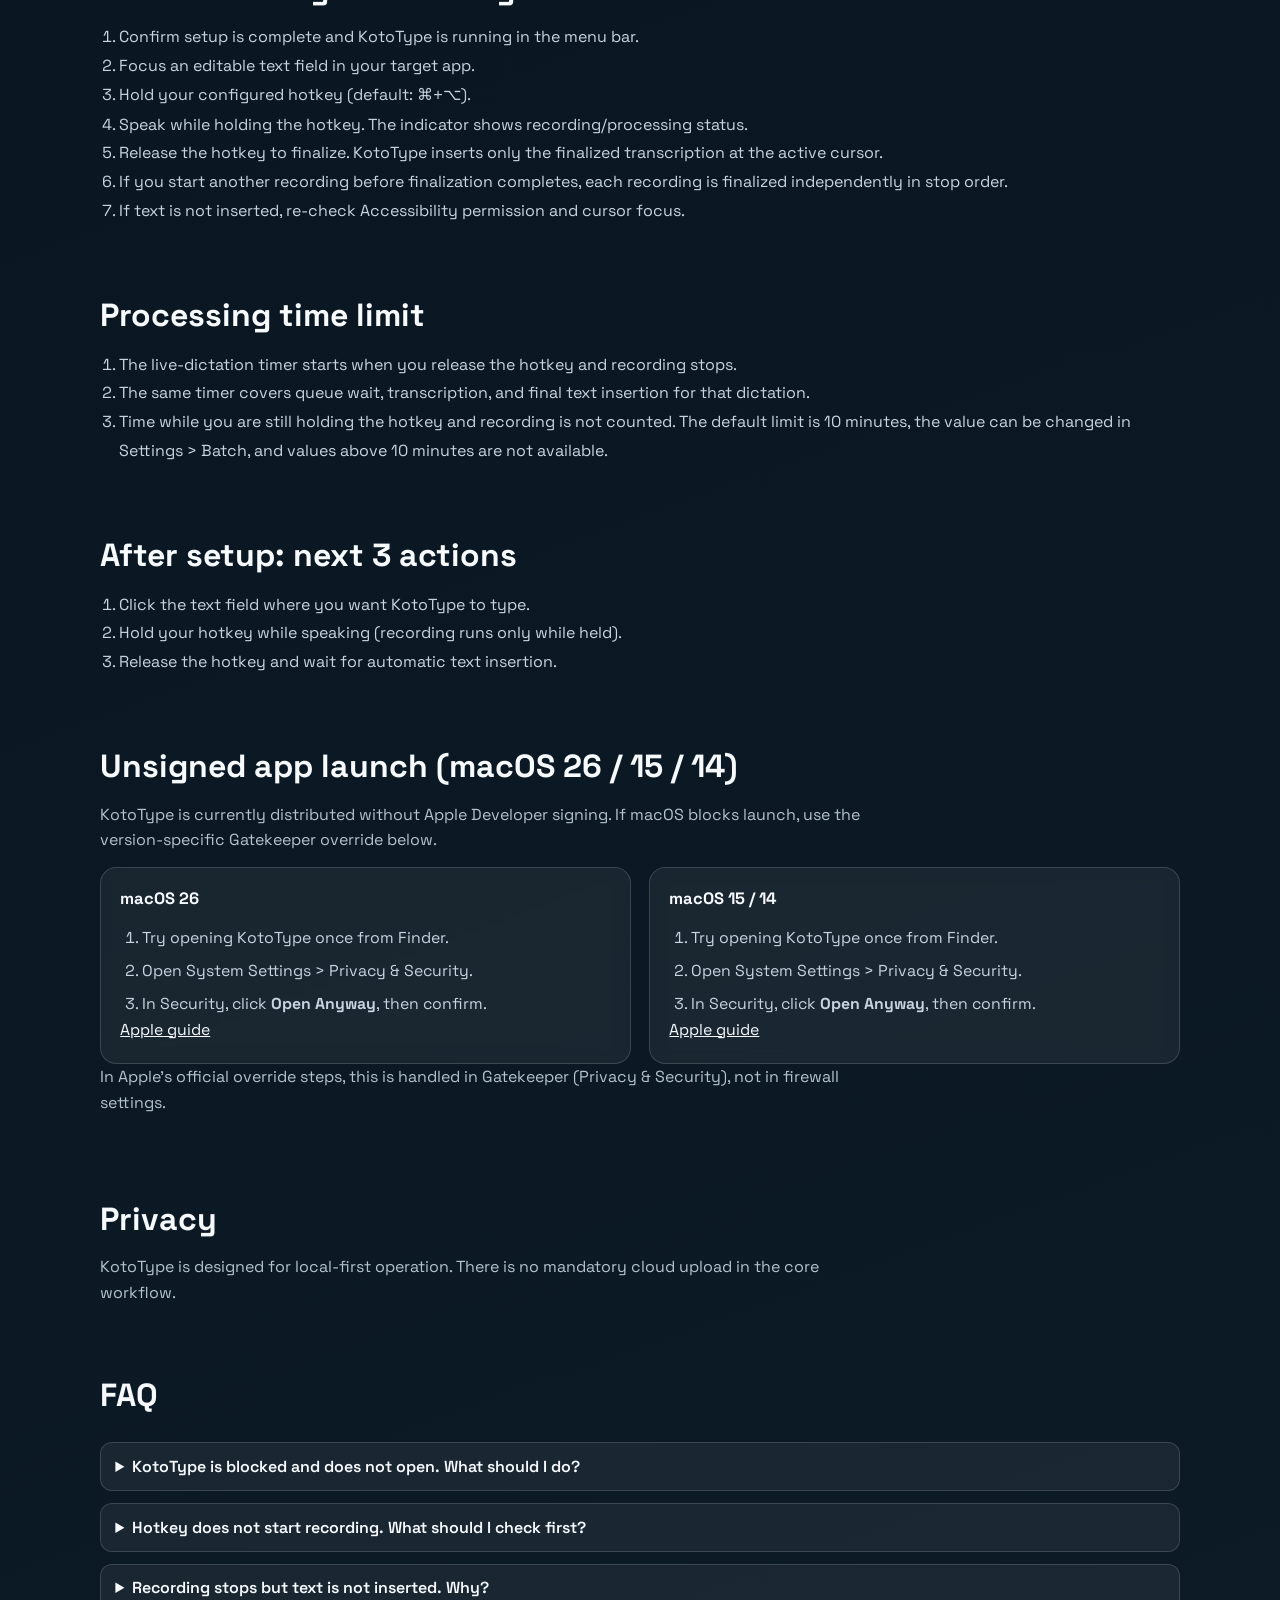
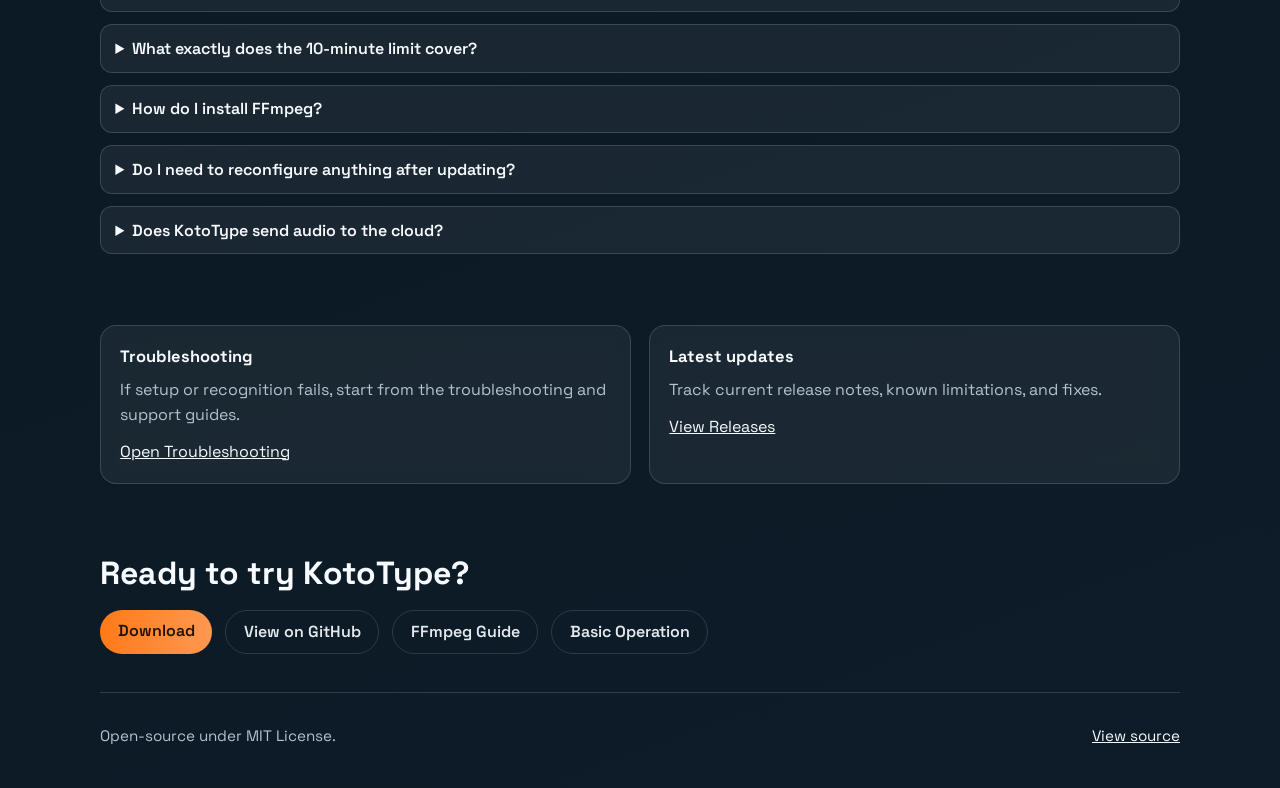
==== commit 3d35b939: "feat: update metadata and improve language navigation in HTML files" ====
--- a/docs/en/index.html
+++ b/docs/en/index.html
@@ -3,21 +3,385 @@
   <head>
     <meta charset="UTF-8" />
     <meta name="viewport" content="width=device-width, initial-scale=1.0" />
-    <title>Redirecting to KotoType</title>
+    <title>KotoType | Voice-to-Text for macOS</title>
     <meta
       name="description"
-      content="This English URL has moved to the KotoType homepage."
-    />
-    <meta http-equiv="refresh" content="0; url=https://koto-type.notelligent.app/" />
-    <link rel="canonical" href="https://koto-type.notelligent.app/" />
-    <script>
-      window.location.replace("https://koto-type.notelligent.app/");
+      content="KotoType is a local-first voice-to-text app for macOS. Hold your hotkey to record, release to transcribe, and insert text at your cursor."
+    />
+    <meta name="robots" content="index,follow,max-image-preview:large" />
+    <meta
+      name="google-site-verification"
+      content="pGpaqomDQhOY9S0FpVai7gdUDKDtDe-g0eMbrpNUkTs"
+    />
+    <meta name="theme-color" content="#0b1020" />
+    <link rel="canonical" href="https://koto-type.notelligent.app/en/index.html" />
+    <link
+      rel="alternate"
+      hreflang="en"
+      href="https://koto-type.notelligent.app/en/index.html"
+    />
+    <link
+      rel="alternate"
+      hreflang="ja"
+      href="https://koto-type.notelligent.app/ja/index.html"
+    />
+    <link
+      rel="alternate"
+      hreflang="x-default"
+      href="https://koto-type.notelligent.app/"
+    />
+    <meta property="og:type" content="website" />
+    <meta property="og:site_name" content="KotoType" />
+    <meta property="og:locale" content="en_US" />
+    <meta property="og:locale:alternate" content="ja_JP" />
+    <meta property="og:title" content="KotoType | Voice-to-Text for macOS" />
+    <meta
+      property="og:description"
+      content="Speak naturally and insert text directly at your cursor. KotoType is a local-first voice-to-text app for macOS."
+    />
+    <meta property="og:url" content="https://koto-type.notelligent.app/en/index.html" />
+    <meta
+      property="og:image"
+      content="https://koto-type.notelligent.app/assets/og-image-1200x630.png"
+    />
+    <meta property="og:image:width" content="1200" />
+    <meta property="og:image:height" content="630" />
+    <meta
+      property="og:image:alt"
+      content="KotoType: Speak naturally. Type anywhere on macOS."
+    />
+    <meta name="twitter:card" content="summary_large_image" />
+    <meta name="twitter:title" content="KotoType | Voice-to-Text for macOS" />
+    <meta
+      name="twitter:description"
+      content="Speak naturally and insert text directly at your cursor with a local-first macOS dictation workflow."
+    />
+    <meta
+      name="twitter:image"
+      content="https://koto-type.notelligent.app/assets/og-image-1200x630.png"
+    />
+    <meta
+      name="twitter:image:alt"
+      content="KotoType: Speak naturally. Type anywhere on macOS."
+    />
+    <link rel="preconnect" href="https://fonts.googleapis.com" />
+    <link rel="preconnect" href="https://fonts.gstatic.com" crossorigin />
+    <link
+      href="https://fonts.googleapis.com/css2?family=Space+Grotesk:wght@400;500;700&family=IBM+Plex+Mono:wght@400;600&display=swap"
+      rel="stylesheet"
+    />
+    <link rel="icon" type="image/png" href="../assets/icon.png" />
+    <link rel="apple-touch-icon" href="../assets/icon.png" />
+    <link rel="stylesheet" href="../styles.css" />
+    <script type="application/ld+json">
+      {
+        "@context": "https://schema.org",
+        "@type": "SoftwareApplication",
+        "name": "KotoType",
+        "applicationCategory": "ProductivityApplication",
+        "operatingSystem": "macOS",
+        "offers": {
+          "@type": "Offer",
+          "price": "0",
+          "priceCurrency": "USD"
+        },
+        "url": "https://koto-type.notelligent.app/en/index.html",
+        "description": "KotoType is a local-first voice-to-text app for macOS that inserts transcribed text directly at your cursor.",
+        "image": "https://koto-type.notelligent.app/assets/og-image-1200x630.png"
+      }
     </script>
   </head>
   <body>
-    <p>
-      Redirecting to
-      <a href="https://koto-type.notelligent.app/">https://koto-type.notelligent.app/</a>.
-    </p>
+    <div class="bg-glow bg-glow-left" aria-hidden="true"></div>
+    <div class="bg-glow bg-glow-right" aria-hidden="true"></div>
+    <header class="site-header">
+      <img class="logo" src="../assets/icon-light.png" alt="KotoType icon" />
+      <span class="brand">KotoType</span>
+      <nav class="lang-switch" aria-label="Language switcher">
+        <a class="lang-link active" href="../en/index.html" lang="en" aria-current="page">EN</a>
+        <span class="lang-divider" aria-hidden="true">/</span>
+        <a class="lang-link" href="../ja/index.html" lang="ja">JA</a>
+      </nav>
+      <a class="btn btn-ghost header-github" href="https://github.com/ymuichiro/koto-type" target="_blank" rel="noreferrer">GitHub</a>
+    </header>
+
+    <main>
+      <section class="hero reveal">
+        <div class="hero-main">
+          <p class="eyebrow">Voice-to-Text for macOS</p>
+          <h1>Speak naturally. Type anywhere.</h1>
+          <p class="lead">
+            KotoType stays in your menu bar. Hold your hotkey while speaking, release it to transcribe, and insert text directly at your cursor.
+            On Apple Silicon, it can also use MLX acceleration when available.
+          </p>
+          <div class="hero-actions">
+            <a class="btn btn-primary" href="https://github.com/ymuichiro/koto-type/releases/latest" target="_blank" rel="noreferrer">Download Latest Release</a>
+            <a class="btn btn-ghost" href="https://github.com/ymuichiro/koto-type#installation" target="_blank" rel="noreferrer">Install Guide</a>
+          </div>
+        </div>
+        <img class="hero-banner" src="../assets/banner.png" alt="KotoType banner" />
+      </section>
+
+      <section class="quickstart reveal">
+        <h2>Start in 3 steps</h2>
+        <div class="quickstart-grid">
+          <article class="card">
+            <h3>Step 1: Install</h3>
+            <p>Install KotoType and FFmpeg.</p>
+            <a href="#setup-checklist">Open setup checklist</a>
+          </article>
+          <article class="card">
+            <h3>Step 2: Complete initial setup</h3>
+            <p>Use the setup window buttons in order until all checks pass.</p>
+            <a href="#setup-checklist">View first-launch steps</a>
+          </article>
+          <article class="card">
+            <h3>Step 3: Run first dictation</h3>
+            <p>Focus a text field, hold hotkey to record, release to transcribe.</p>
+            <a href="#first-recording">Open recording walkthrough</a>
+          </article>
+        </div>
+      </section>
+
+      <section class="compat reveal">
+        <h2>Compatibility at a glance</h2>
+        <div class="chip-row">
+          <span class="chip">macOS 13+</span>
+          <span class="chip">Apple Silicon / Intel</span>
+          <span class="chip">Optional MLX acceleration</span>
+          <span class="chip">Accessibility permission</span>
+          <span class="chip">Microphone permission</span>
+          <span class="chip">Screen Recording permission</span>
+          <span class="chip">Requires system `ffmpeg`</span>
+        </div>
+      </section>
+
+      <section class="setup reveal" id="setup-checklist">
+        <h2>Setup checklist</h2>
+        <div class="grid">
+          <article class="card">
+            <h3>1. Install the app</h3>
+            <p>Download the latest release, open the DMG, and drag KotoType.app into Applications.</p>
+            <p><strong>Update note:</strong> After upgrading to a new version, you need to grant macOS permissions again.</p>
+          </article>
+          <article class="card">
+            <h3>2. Install FFmpeg (required)</h3>
+            <p>FFmpeg is not bundled. Install it once, then confirm it is available in your terminal.</p>
+            <pre class="command"><code>brew install ffmpeg
+ffmpeg -version</code></pre>
+          </article>
+          <article class="card">
+            <h3>3. Complete first launch checks</h3>
+            <ol>
+              <li>Launch KotoType. The <strong>Initial Setup</strong> window opens.</li>
+              <li>Click <strong>Grant Accessibility</strong> and enable KotoType in System Settings.</li>
+              <li>Click <strong>Grant Microphone</strong> and allow microphone access.</li>
+              <li>Click <strong>Grant Screen Recording</strong> and enable KotoType.</li>
+              <li>Click <strong>Re-check</strong> until all required checks pass, then click <strong>Finish setup and start</strong>.</li>
+            </ol>
+          </article>
+          <article class="card">
+            <h3>4. Run your first dictation</h3>
+            <ol>
+              <li>Open any app and click the text field where you want output.</li>
+              <li>Hold your hotkey (default: <code>⌘+⌥</code>) to start recording.</li>
+              <li>Speak while holding the hotkey.</li>
+              <li>Release the hotkey to stop recording and start transcription.</li>
+              <li>Wait a few seconds; recognized text is inserted at your cursor.</li>
+            </ol>
+          </article>
+        </div>
+      </section>
+
+      <section class="demo reveal">
+        <h2>See KotoType in action</h2>
+        <p class="section-copy">
+          This is the real app flow: start from the menu bar, hold your hotkey to record, then release it and watch the transcription land in the target app.
+        </p>
+        <figure class="demo-frame">
+          <img
+            class="demo-gif"
+            src="../assets/koto-type-demo.gif"
+            alt="Animated demo showing KotoType recording from the menu bar and inserting transcribed text into a macOS text field."
+            width="640"
+            height="488"
+            loading="lazy"
+          />
+          <figcaption class="demo-caption">
+            Hold hotkey, speak, release, and KotoType inserts the transcription at your cursor.
+          </figcaption>
+        </figure>
+      </section>
+
+      <section class="strengths">
+        <h2 class="reveal">Why KotoType</h2>
+        <div class="grid">
+          <article class="card reveal">
+            <h3>Direct input into any app</h3>
+            <p>
+              Hold a global hotkey while speaking, then release to transcribe and insert text at the active cursor position.
+              The indicator clearly shows recording/processing/warning states.
+              If you start another recording while a previous one is still finalizing, KotoType keeps each recording isolated and finalizes them in stop order.
+            </p>
+          </article>
+          <article class="card reveal">
+            <h3>Works in real-world audio</h3>
+            <p>
+              Noise reduction, normalization, and automatic gain handling improve transcription from noisy or quiet input.
+            </p>
+          </article>
+          <article class="card reveal">
+            <h3>Local-first by design</h3>
+            <p>
+              Built around local processing, so your workflow stays fast and privacy-friendly without mandatory cloud usage.
+            </p>
+          </article>
+          <article class="card reveal">
+            <h3>Made for daily use</h3>
+            <p>
+              Menu bar UX, setup checks, transcription history, audio-file import, and launch-at-login support.
+            </p>
+          </article>
+        </div>
+      </section>
+
+      <section class="flow reveal">
+        <h2>Get started in 30 seconds</h2>
+        <ol>
+          <li>Download the latest release and move KotoType to Applications.</li>
+          <li>Install FFmpeg: <code>brew install ffmpeg</code>.</li>
+          <li>Launch KotoType and pass the Initial Setup checks.</li>
+          <li>Focus a text field, hold your hotkey, speak, then release to finalize and insert text.</li>
+        </ol>
+      </section>
+
+      <section class="flow reveal" id="first-recording">
+        <h2>First recording walkthrough</h2>
+        <ol>
+          <li>Confirm setup is complete and KotoType is running in the menu bar.</li>
+          <li>Focus an editable text field in your target app.</li>
+          <li>Hold your configured hotkey (default: <code>⌘+⌥</code>).</li>
+          <li>Speak while holding the hotkey. The indicator shows recording/processing status.</li>
+          <li>Release the hotkey to finalize. KotoType inserts only the finalized transcription at the active cursor.</li>
+          <li>If you start another recording before finalization completes, each recording is finalized independently in stop order.</li>
+          <li>If text is not inserted, re-check Accessibility permission and cursor focus.</li>
+        </ol>
+      </section>
+
+      <section class="flow reveal">
+        <h2>Processing time limit</h2>
+        <ol>
+          <li>The live-dictation timer starts when you release the hotkey and recording stops.</li>
+          <li>The same timer covers queue wait, transcription, and final text insertion for that dictation.</li>
+          <li>Time while you are still holding the hotkey and recording is not counted. The default limit is 10 minutes, the value can be changed in Settings &gt; Batch, and values above 10 minutes are not available.</li>
+        </ol>
+      </section>
+
+      <section class="flow reveal">
+        <h2>After setup: next 3 actions</h2>
+        <ol>
+          <li>Click the text field where you want KotoType to type.</li>
+          <li>Hold your hotkey while speaking (recording runs only while held).</li>
+          <li>Release the hotkey and wait for automatic text insertion.</li>
+        </ol>
+      </section>
+
+      <section class="setup reveal">
+        <h2>Unsigned app launch (macOS 26 / 15 / 14)</h2>
+        <p class="section-copy">
+          KotoType is currently distributed without Apple Developer signing. If macOS blocks launch, use the version-specific Gatekeeper override below.
+        </p>
+        <div class="grid">
+          <article class="card">
+            <h3>macOS 26</h3>
+            <ol>
+              <li>Try opening KotoType once from Finder.</li>
+              <li>Open System Settings &gt; Privacy &amp; Security.</li>
+              <li>In Security, click <strong>Open Anyway</strong>, then confirm.</li>
+            </ol>
+            <p><a href="https://support.apple.com/guide/mac-help/open-a-mac-app-from-an-unknown-developer-mh40616/mac" target="_blank" rel="noreferrer">Apple guide</a></p>
+          </article>
+          <article class="card">
+            <h3>macOS 15 / 14</h3>
+            <ol>
+              <li>Try opening KotoType once from Finder.</li>
+              <li>Open System Settings &gt; Privacy &amp; Security.</li>
+              <li>In Security, click <strong>Open Anyway</strong>, then confirm.</li>
+            </ol>
+            <p><a href="https://support.apple.com/guide/mac-help/open-a-mac-app-from-an-unknown-developer-mh40616/mac" target="_blank" rel="noreferrer">Apple guide</a></p>
+          </article>
+        </div>
+        <p class="section-copy">In Apple’s official override steps, this is handled in Gatekeeper (Privacy &amp; Security), not in firewall settings.</p>
+      </section>
+
+      <section class="privacy reveal">
+        <h2>Privacy</h2>
+        <p class="section-copy">
+          KotoType is designed for local-first operation. There is no mandatory cloud upload in the core workflow.
+        </p>
+      </section>
+
+      <section class="faq reveal">
+        <h2>FAQ</h2>
+        <details>
+          <summary>KotoType is blocked and does not open. What should I do?</summary>
+          <p>Open System Settings &gt; Privacy &amp; Security and click <code>Open Anyway</code> for KotoType, then reopen the app.</p>
+        </details>
+        <details>
+          <summary>Hotkey does not start recording. What should I check first?</summary>
+          <p>Re-check Accessibility permission and confirm KotoType is enabled in System Settings &gt; Privacy &amp; Security &gt; Accessibility.</p>
+        </details>
+        <details>
+          <summary>Recording stops but text is not inserted. Why?</summary>
+          <p>Make sure the target app has an active editable cursor and re-check Accessibility permission from the setup window.</p>
+        </details>
+        <details>
+          <summary>What exactly does the 10-minute limit cover?</summary>
+          <p>It starts after you release the hotkey and recording stops. It covers queue wait, transcription, and final text insertion for live dictation. Recording time while you are still holding the hotkey is not counted. The default is 10 minutes, you can change it in Settings &gt; Batch, and values above 10 minutes are not available.</p>
+        </details>
+        <details>
+          <summary>How do I install FFmpeg?</summary>
+          <p>Run <code>brew install ffmpeg</code> in Terminal, then verify with <code>ffmpeg -version</code>.</p>
+        </details>
+        <details>
+          <summary>Do I need to reconfigure anything after updating?</summary>
+          <p>Yes. After upgrading to a new version, macOS permissions for <code>Accessibility</code>, <code>Microphone</code>, and <code>Screen Recording</code> need to be granted again. Restart KotoType if needed and complete the setup checks again before dictation.</p>
+        </details>
+        <details>
+          <summary>Does KotoType send audio to the cloud?</summary>
+          <p>Core usage is local-first and does not require mandatory cloud upload.</p>
+        </details>
+      </section>
+
+      <section class="support-grid reveal">
+        <article class="card">
+          <h3>Troubleshooting</h3>
+          <p>If setup or recognition fails, start from the troubleshooting and support guides.</p>
+          <a href="https://github.com/ymuichiro/koto-type#troubleshooting" target="_blank" rel="noreferrer">Open Troubleshooting</a>
+        </article>
+        <article class="card">
+          <h3>Latest updates</h3>
+          <p>Track current release notes, known limitations, and fixes.</p>
+          <a href="https://github.com/ymuichiro/koto-type/releases" target="_blank" rel="noreferrer">View Releases</a>
+        </article>
+      </section>
+
+      <section class="cta-block reveal">
+        <h2>Ready to try KotoType?</h2>
+        <div class="hero-actions">
+          <a class="btn btn-primary" href="https://github.com/ymuichiro/koto-type/releases/latest" target="_blank" rel="noreferrer">Download</a>
+          <a class="btn btn-ghost btn-inline" href="https://github.com/ymuichiro/koto-type" target="_blank" rel="noreferrer">View on GitHub</a>
+          <a class="btn btn-ghost btn-inline" href="https://github.com/ymuichiro/koto-type#install-ffmpeg-required" target="_blank" rel="noreferrer">FFmpeg Guide</a>
+          <a class="btn btn-ghost btn-inline" href="https://github.com/ymuichiro/koto-type#basic-operation" target="_blank" rel="noreferrer">Basic Operation</a>
+        </div>
+      </section>
+    </main>
+
+    <footer class="site-footer reveal">
+      <p>Open-source under MIT License.</p>
+      <a href="https://github.com/ymuichiro/koto-type" target="_blank" rel="noreferrer">View source</a>
+    </footer>
+
+    <script src="../script.js"></script>
   </body>
 </html>
--- a/docs/styles.css
+++ b/docs/styles.css
@@ -0,0 +1,482 @@
+:root {
+  --bg: #07111a;
+  --bg-soft: #0d1c28;
+  --text: #f7fbff;
+  --muted: #b3c3cf;
+  --brand: #ff7a18;
+  --brand-2: #00b3a4;
+  --card: rgba(255, 255, 255, 0.06);
+  --card-border: rgba(255, 255, 255, 0.15);
+}
+
+* {
+  box-sizing: border-box;
+}
+
+html,
+body {
+  margin: 0;
+  padding: 0;
+}
+
+body {
+  font-family: "Space Grotesk", "Avenir Next", "Segoe UI", sans-serif;
+  color: var(--text);
+  background:
+    radial-gradient(900px 600px at 15% -15%, #153447 0%, rgba(21, 52, 71, 0) 60%),
+    radial-gradient(800px 500px at 100% 0%, #2b2320 0%, rgba(43, 35, 32, 0) 65%),
+    linear-gradient(160deg, var(--bg) 0%, var(--bg-soft) 100%);
+  min-height: 100vh;
+}
+
+.bg-glow {
+  position: fixed;
+  width: 360px;
+  height: 360px;
+  border-radius: 50%;
+  filter: blur(70px);
+  opacity: 0.2;
+  pointer-events: none;
+  z-index: -1;
+}
+
+.bg-glow-left {
+  background: var(--brand-2);
+  left: -100px;
+  top: 200px;
+}
+
+.bg-glow-right {
+  background: var(--brand);
+  right: -100px;
+  top: 120px;
+}
+
+.site-header,
+main,
+.site-footer {
+  width: min(1080px, calc(100% - 2.8rem));
+  margin: 0 auto;
+}
+
+.site-header {
+  display: flex;
+  align-items: center;
+  gap: 0.75rem;
+  padding: 1rem 0;
+}
+
+.logo {
+  width: 34px;
+  height: 34px;
+}
+
+.brand {
+  font-size: 1.05rem;
+  font-weight: 700;
+  letter-spacing: 0.02em;
+}
+
+.btn {
+  display: inline-block;
+  text-decoration: none;
+  font-weight: 600;
+  border-radius: 999px;
+  padding: 0.66rem 1.1rem;
+  transition: transform 160ms ease, opacity 160ms ease, border-color 160ms ease;
+}
+
+.btn:hover {
+  transform: translateY(-1px);
+}
+
+.btn-primary {
+  background: linear-gradient(90deg, var(--brand) 0%, #ff9850 100%);
+  color: #1f1208;
+}
+
+.btn-ghost {
+  border: 1px solid var(--card-border);
+  color: var(--text);
+  opacity: 0.92;
+}
+
+.lang-switch {
+  margin-left: auto;
+  display: inline-flex;
+  align-items: center;
+  gap: 0.4rem;
+  padding: 0.3rem 0.62rem;
+  border-radius: 999px;
+  border: 1px solid var(--card-border);
+  background: rgba(255, 255, 255, 0.04);
+}
+
+.lang-link {
+  text-decoration: none;
+  font-family: "IBM Plex Mono", "SF Mono", Menlo, monospace;
+  text-transform: uppercase;
+  letter-spacing: 0.06em;
+  color: var(--muted);
+  font-size: 0.78rem;
+  line-height: 1;
+}
+
+.lang-link:hover {
+  color: var(--text);
+}
+
+.lang-link.active {
+  color: var(--text);
+  font-weight: 700;
+}
+
+.lang-divider {
+  color: #7f95a4;
+  font-size: 0.76rem;
+}
+
+.site-header .header-github {
+  margin-left: 0.2rem;
+}
+
+.hero {
+  display: grid;
+  grid-template-columns: minmax(0, 1.2fr) minmax(280px, 0.95fr);
+  grid-template-areas: "main banner";
+  gap: 1.15rem 1.2rem;
+  align-items: center;
+  padding: 2.4rem 0 1.4rem;
+}
+
+.hero-main {
+  grid-area: main;
+}
+
+.eyebrow {
+  font-family: "IBM Plex Mono", "SF Mono", Menlo, monospace;
+  text-transform: uppercase;
+  letter-spacing: 0.09em;
+  color: var(--brand-2);
+  font-size: 0.82rem;
+  margin: 0;
+}
+
+h1 {
+  margin: 0.7rem 0;
+  line-height: 1.02;
+  font-size: clamp(2rem, 6.3vw, 4.3rem);
+}
+
+.lead {
+  color: var(--muted);
+  max-width: 720px;
+  font-size: clamp(1rem, 2.2vw, 1.25rem);
+}
+
+.hero-actions {
+  display: flex;
+  flex-wrap: wrap;
+  gap: 0.8rem;
+  margin-top: 1.1rem;
+}
+
+.hero-banner {
+  grid-area: banner;
+  width: 100%;
+  max-width: 520px;
+  justify-self: end;
+  margin-top: 0;
+  border-radius: 12px;
+  border: 1px solid var(--card-border);
+  background: rgba(255, 255, 255, 0.03);
+}
+
+section {
+  padding: 2.2rem 0;
+}
+
+h2 {
+  font-size: clamp(1.4rem, 3.2vw, 2rem);
+  line-height: 1.2;
+  margin: 0 0 1rem;
+}
+
+.section-copy {
+  margin: 0;
+  color: var(--muted);
+  line-height: 1.6;
+  max-width: 760px;
+}
+
+.grid {
+  display: grid;
+  grid-template-columns: repeat(2, minmax(0, 1fr));
+  gap: 1.15rem;
+}
+
+.quickstart-grid {
+  display: grid;
+  grid-template-columns: repeat(3, minmax(0, 1fr));
+  gap: 1rem;
+}
+
+.quickstart .card a {
+  display: inline-block;
+  margin-top: 0.7rem;
+  color: var(--text);
+}
+
+.card {
+  background: var(--card);
+  border: 1px solid var(--card-border);
+  border-radius: 16px;
+  padding: 1.25rem 1.2rem 1.3rem;
+  backdrop-filter: blur(7px);
+}
+
+.card h3 {
+  margin: 0 0 0.72rem;
+  font-size: 1.03rem;
+}
+
+.card p {
+  margin: 0;
+  color: var(--muted);
+  line-height: 1.55;
+}
+
+.card ol {
+  margin: 0.7rem 0 0;
+  padding-left: 1.2rem;
+  color: var(--muted);
+  line-height: 1.6;
+}
+
+.setup .card p,
+.setup .card ol {
+  color: #c7d5e0;
+  font-size: 0.99rem;
+}
+
+.setup .card li + li {
+  margin-top: 0.36rem;
+}
+
+.setup .card ol {
+  margin-top: 0.95rem;
+  padding-left: 1.35rem;
+  line-height: 1.72;
+}
+
+.setup .section-copy {
+  margin-bottom: 0.9rem;
+}
+
+.card a {
+  color: var(--text);
+}
+
+.command {
+  margin: 0.8rem 0 0;
+  padding: 0.75rem 0.85rem;
+  border-radius: 10px;
+  border: 1px solid var(--card-border);
+  background: rgba(0, 0, 0, 0.25);
+  color: var(--text);
+  font-family: "IBM Plex Mono", "SF Mono", Menlo, monospace;
+  font-size: 0.82rem;
+  overflow-x: auto;
+}
+
+.flow ol {
+  margin: 0;
+  padding-left: 1.2rem;
+  color: #c7d5e0;
+  font-size: 1rem;
+  line-height: 1.8;
+}
+
+.demo-frame {
+  width: min(100%, 720px);
+  margin: 1rem auto 0;
+  border: 1px solid var(--card-border);
+  border-radius: 18px;
+  overflow: hidden;
+  background: rgba(2, 8, 14, 0.9);
+  box-shadow: 0 18px 44px rgba(0, 0, 0, 0.28);
+}
+
+.demo-gif {
+  display: block;
+  width: 100%;
+  height: auto;
+  background: #050b11;
+}
+
+.demo-caption {
+  padding: 0.9rem 1rem 1rem;
+  color: #d2deea;
+  text-align: center;
+  line-height: 1.6;
+  font-size: 0.95rem;
+  background: linear-gradient(180deg, rgba(255, 255, 255, 0.03) 0%, rgba(255, 255, 255, 0.05) 100%);
+}
+
+.chip-row {
+  display: flex;
+  flex-wrap: wrap;
+  gap: 0.55rem;
+}
+
+.chip {
+  font-family: "IBM Plex Mono", "SF Mono", Menlo, monospace;
+  font-size: 0.8rem;
+  padding: 0.35rem 0.62rem;
+  border-radius: 999px;
+  border: 1px solid var(--card-border);
+  background: rgba(255, 255, 255, 0.04);
+}
+
+.btn-inline {
+  margin-left: 0;
+}
+
+.faq {
+  display: grid;
+  gap: 0.75rem;
+}
+
+.faq details {
+  background: var(--card);
+  border: 1px solid var(--card-border);
+  border-radius: 12px;
+  padding: 0.8rem 0.9rem;
+}
+
+.faq summary {
+  cursor: pointer;
+  font-weight: 600;
+}
+
+.faq p {
+  color: var(--muted);
+  margin: 0.6rem 0 0;
+}
+
+.support-grid {
+  display: grid;
+  grid-template-columns: repeat(2, minmax(0, 1fr));
+  gap: 1.15rem;
+}
+
+.support-grid .card a {
+  display: inline-block;
+  margin-top: 0.8rem;
+  color: var(--text);
+}
+
+.cta-block {
+  padding-bottom: 2.4rem;
+}
+
+.site-footer {
+  display: flex;
+  justify-content: space-between;
+  align-items: center;
+  border-top: 1px solid var(--card-border);
+  color: var(--muted);
+  padding: 1.1rem 0 2rem;
+  font-size: 0.95rem;
+}
+
+.site-footer a {
+  color: var(--text);
+}
+
+.reveal {
+  opacity: 0;
+  transform: translateY(14px);
+  transition: opacity 400ms ease, transform 400ms ease;
+}
+
+.reveal.visible {
+  opacity: 1;
+  transform: translateY(0);
+}
+
+@media (max-width: 820px) {
+  .hero {
+    grid-template-columns: 1fr;
+    grid-template-areas:
+      "main"
+      "banner";
+    gap: 0.95rem;
+  }
+
+  .hero-main {
+    text-align: center;
+  }
+
+  .lead {
+    margin-inline: auto;
+  }
+
+  .hero-actions {
+    justify-content: center;
+  }
+
+  .hero-banner {
+    justify-self: center;
+    max-width: 680px;
+    margin-top: 0.35rem;
+  }
+}
+
+@media (max-width: 760px) {
+  .site-header {
+    flex-wrap: wrap;
+    row-gap: 0.55rem;
+  }
+
+  .site-header .header-github {
+    margin-left: 0;
+  }
+
+  .grid {
+    grid-template-columns: 1fr;
+    gap: 1rem;
+  }
+
+  .quickstart-grid {
+    grid-template-columns: 1fr;
+  }
+
+  .support-grid {
+    grid-template-columns: 1fr;
+  }
+
+  .site-footer {
+    flex-direction: column;
+    align-items: flex-start;
+    gap: 0.4rem;
+  }
+
+  .hero-actions {
+    gap: 0.62rem;
+  }
+
+  h2 {
+    font-size: 1.62rem;
+  }
+
+  .setup .card p,
+  .setup .card ol,
+  .flow ol {
+    font-size: 0.98rem;
+  }
+
+  .card {
+    padding: 1.1rem 1rem 1.15rem;
+  }
+}
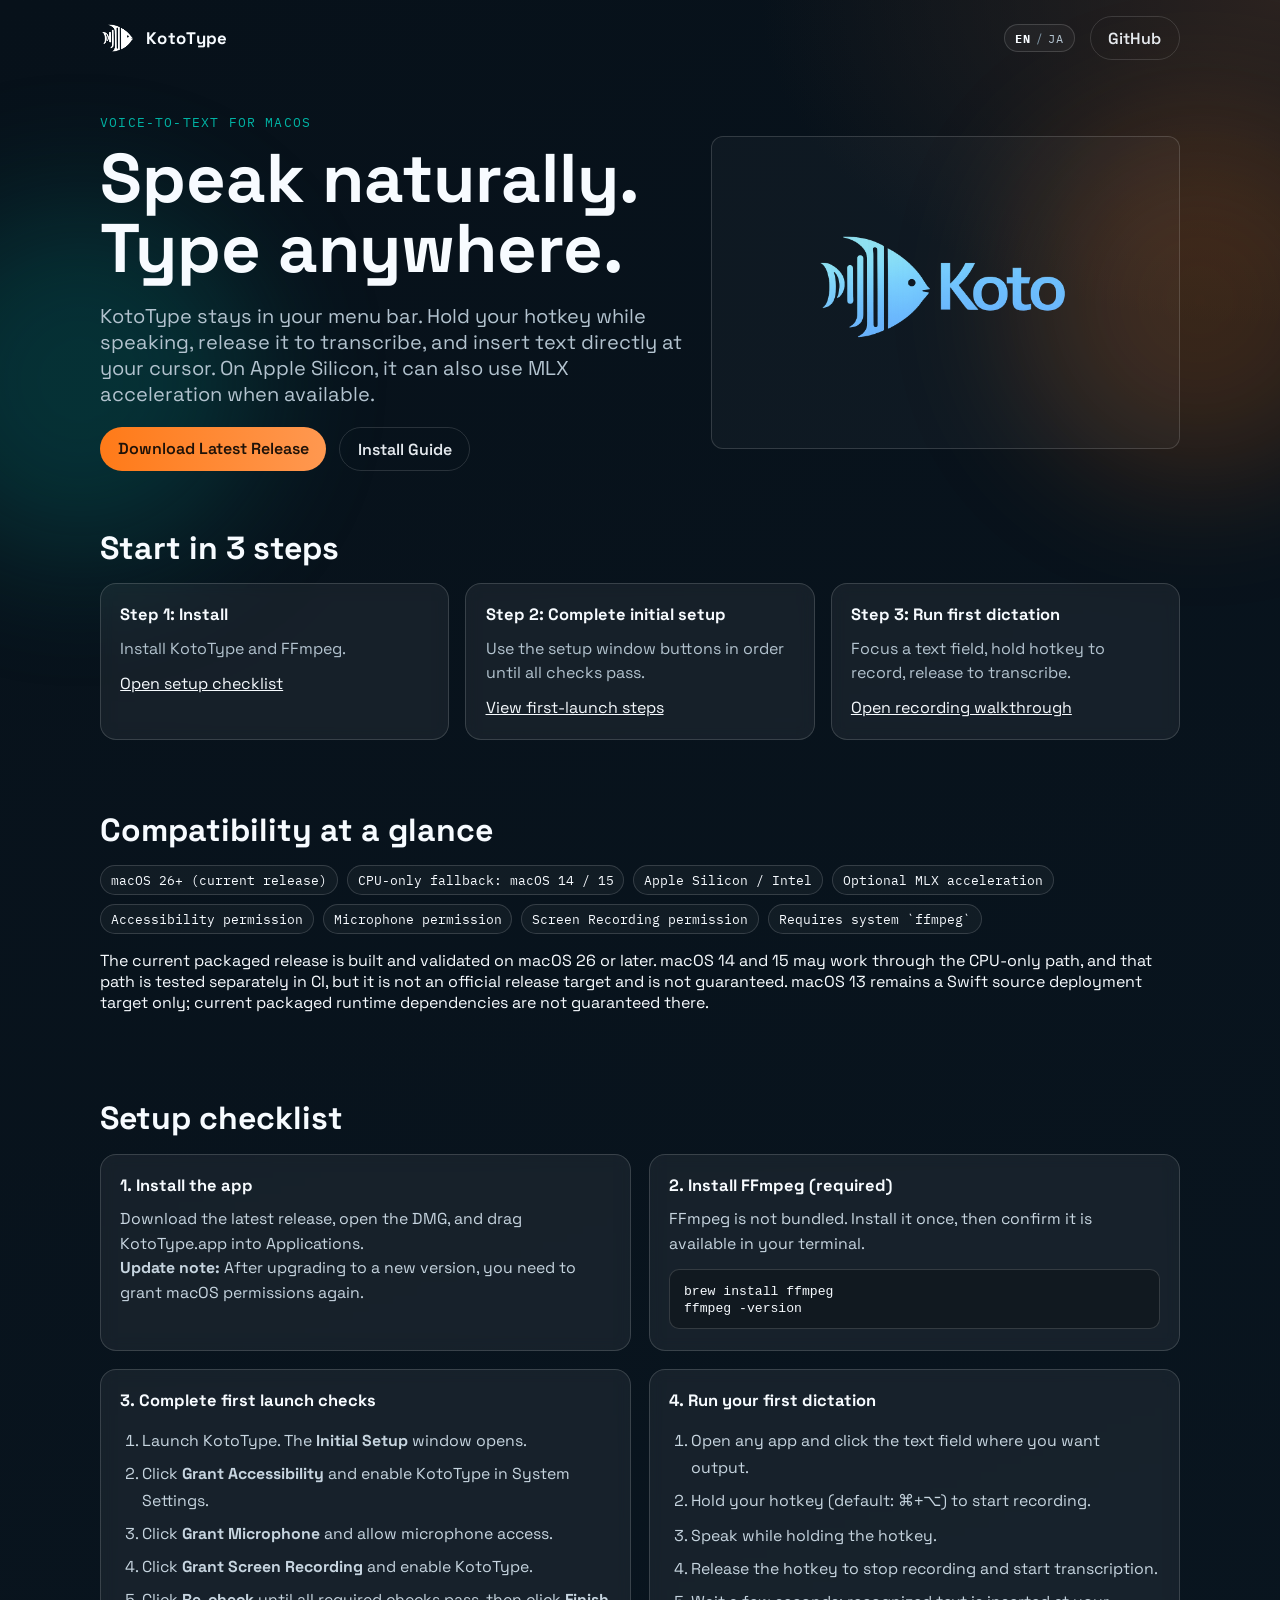
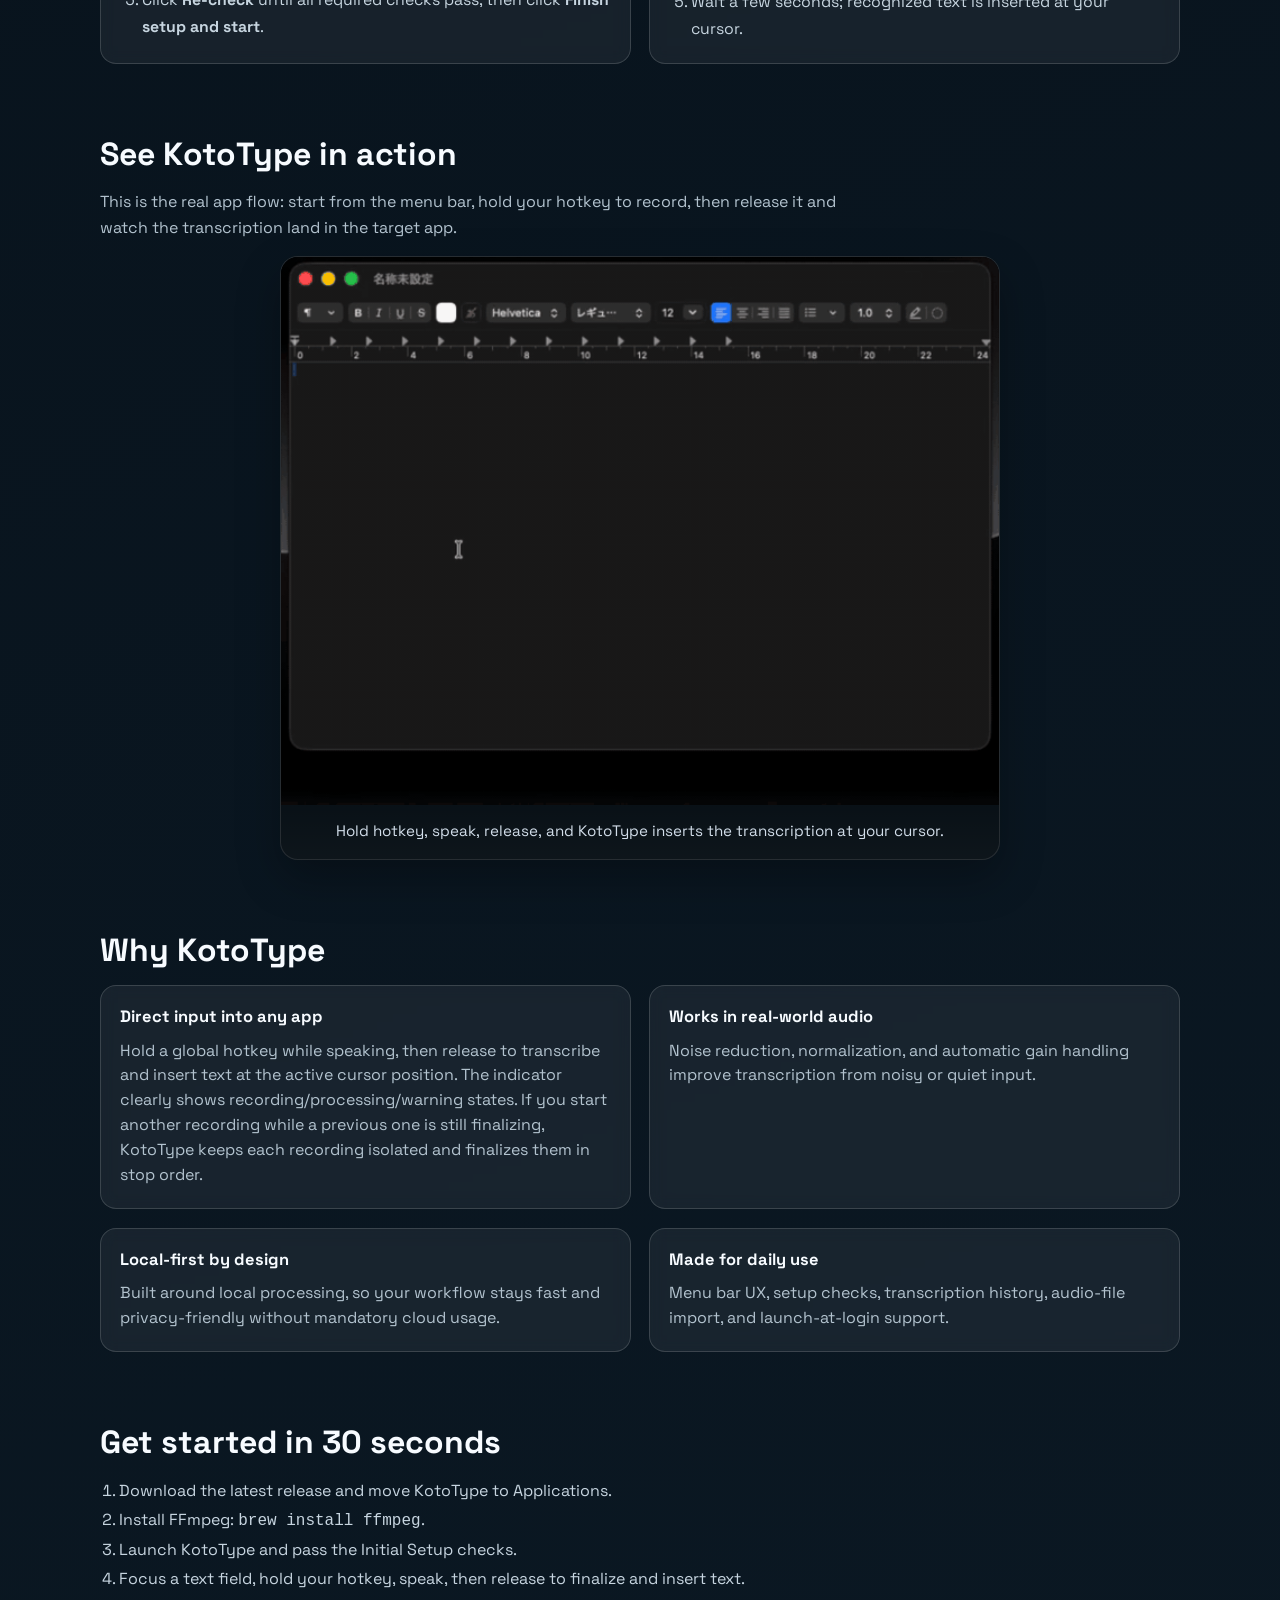
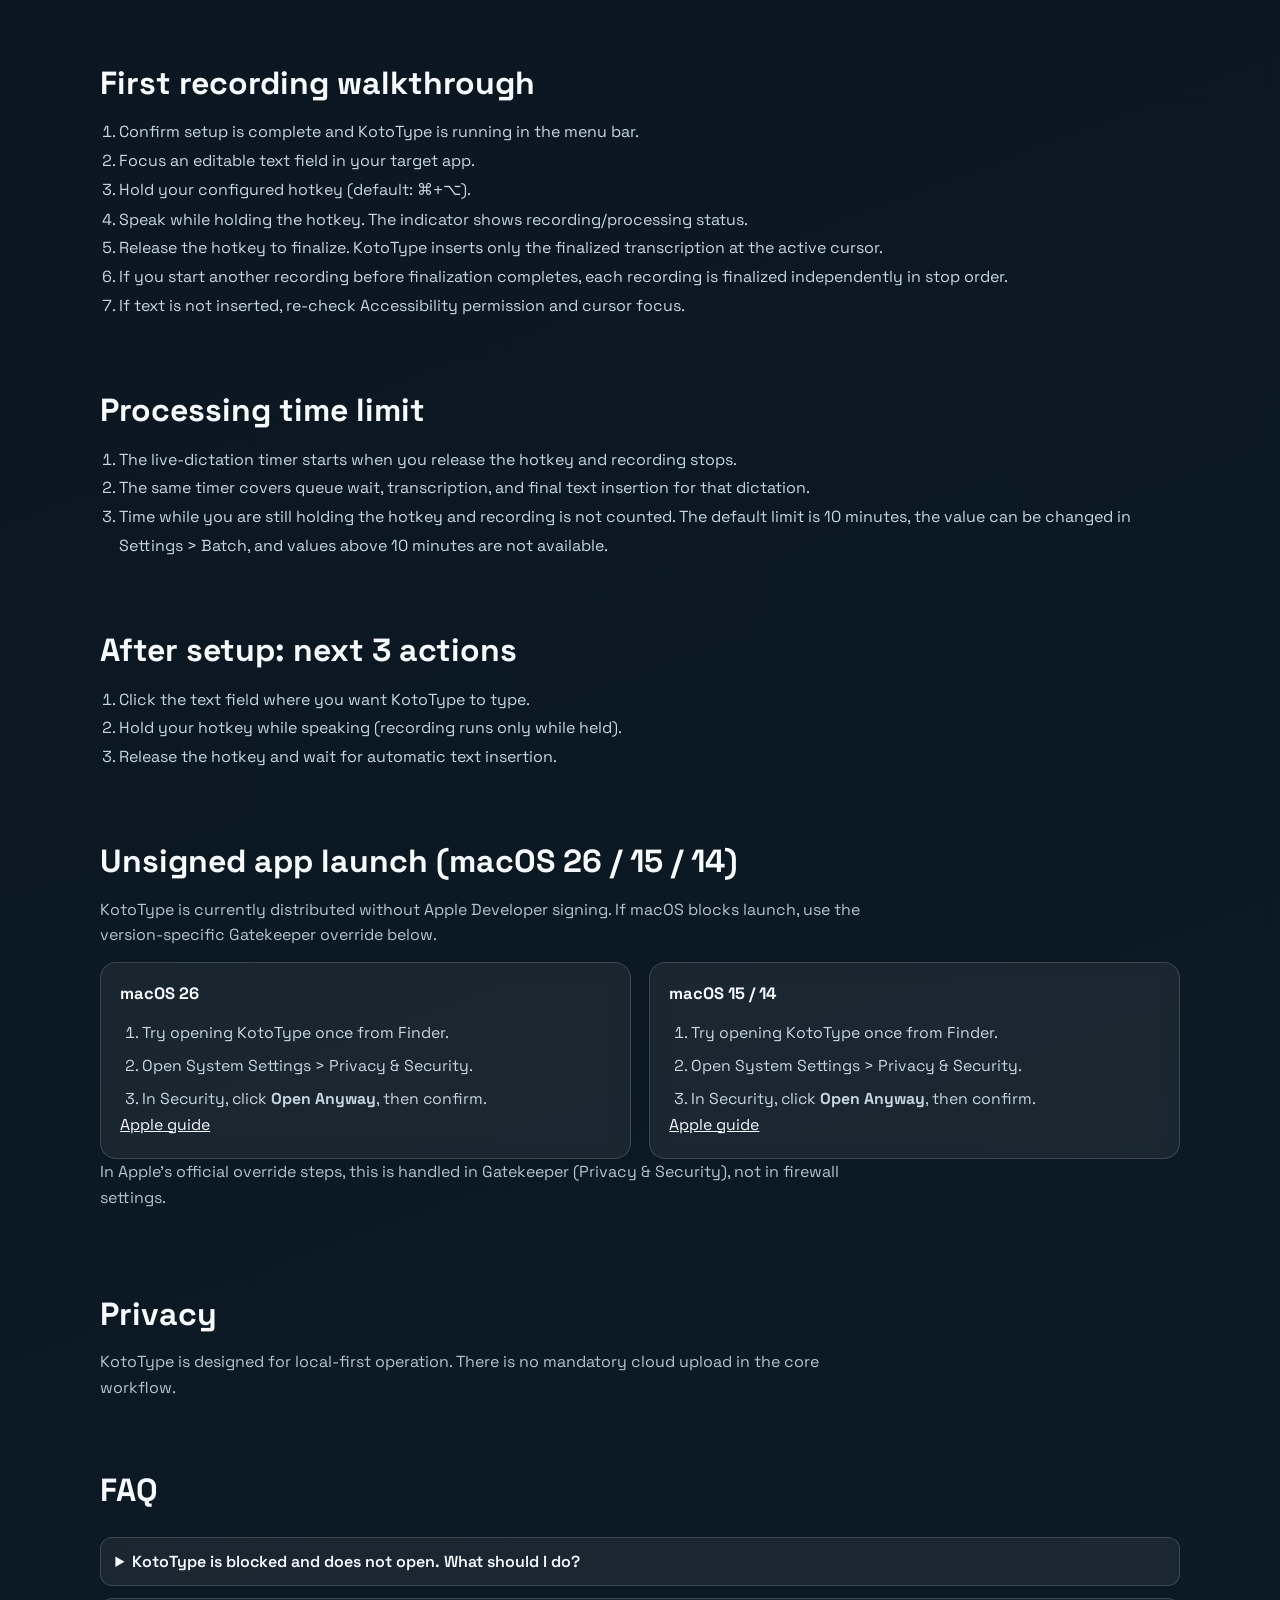
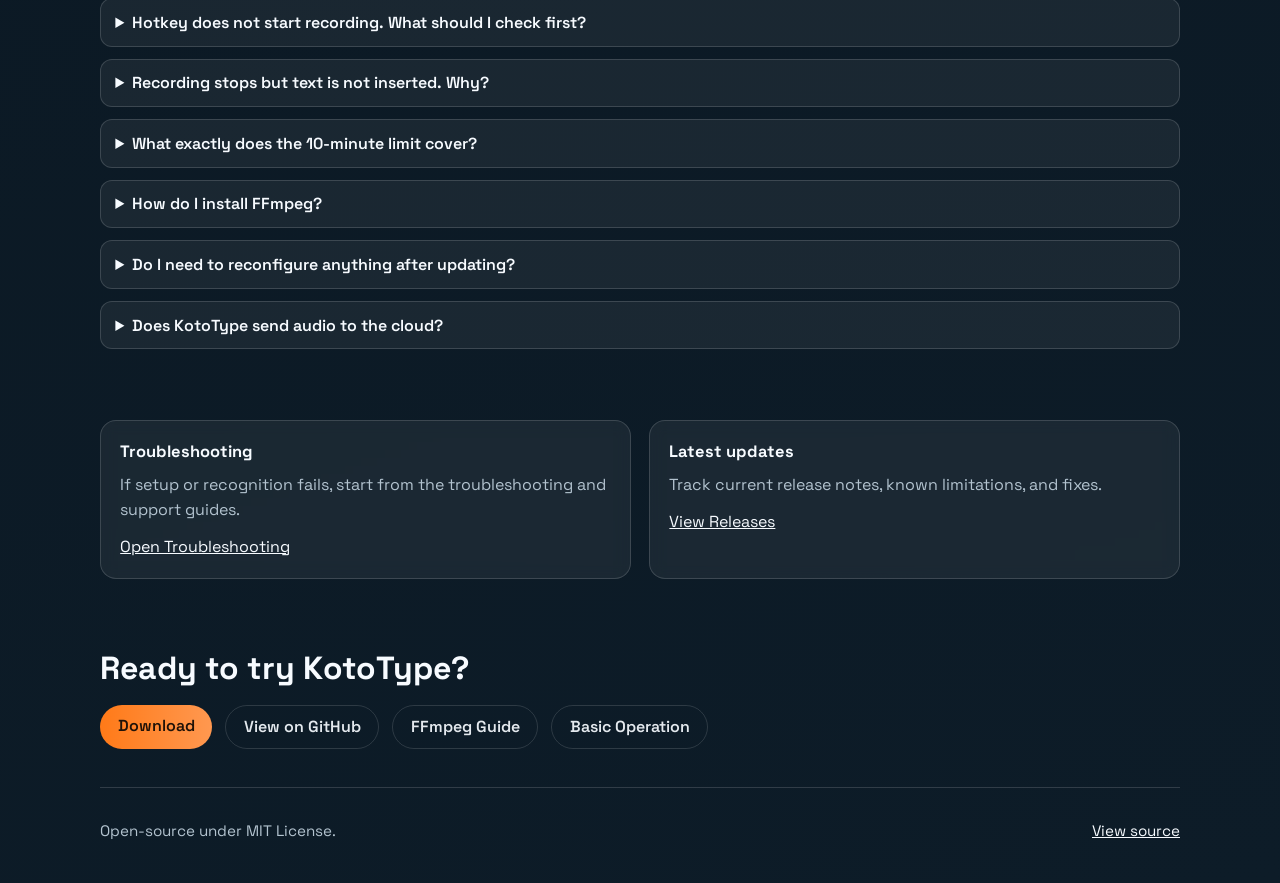
==== commit 82ea72d9: "fix: separate CPU-only and macOS 26 dependencies" ====
--- a/docs/en/index.html
+++ b/docs/en/index.html
@@ -146,7 +146,8 @@
       <section class="compat reveal">
         <h2>Compatibility at a glance</h2>
         <div class="chip-row">
-          <span class="chip">macOS 13+</span>
+          <span class="chip">macOS 26+ (current release)</span>
+          <span class="chip">CPU-only fallback: macOS 14 / 15</span>
           <span class="chip">Apple Silicon / Intel</span>
           <span class="chip">Optional MLX acceleration</span>
           <span class="chip">Accessibility permission</span>
@@ -154,6 +155,7 @@
           <span class="chip">Screen Recording permission</span>
           <span class="chip">Requires system `ffmpeg`</span>
         </div>
+        <p>The current packaged release is built and validated on macOS 26 or later. macOS 14 and 15 may work through the CPU-only path, and that path is tested separately in CI, but it is not an official release target and is not guaranteed. macOS 13 remains a Swift source deployment target only; current packaged runtime dependencies are not guaranteed there.</p>
       </section>
 
       <section class="setup reveal" id="setup-checklist">
